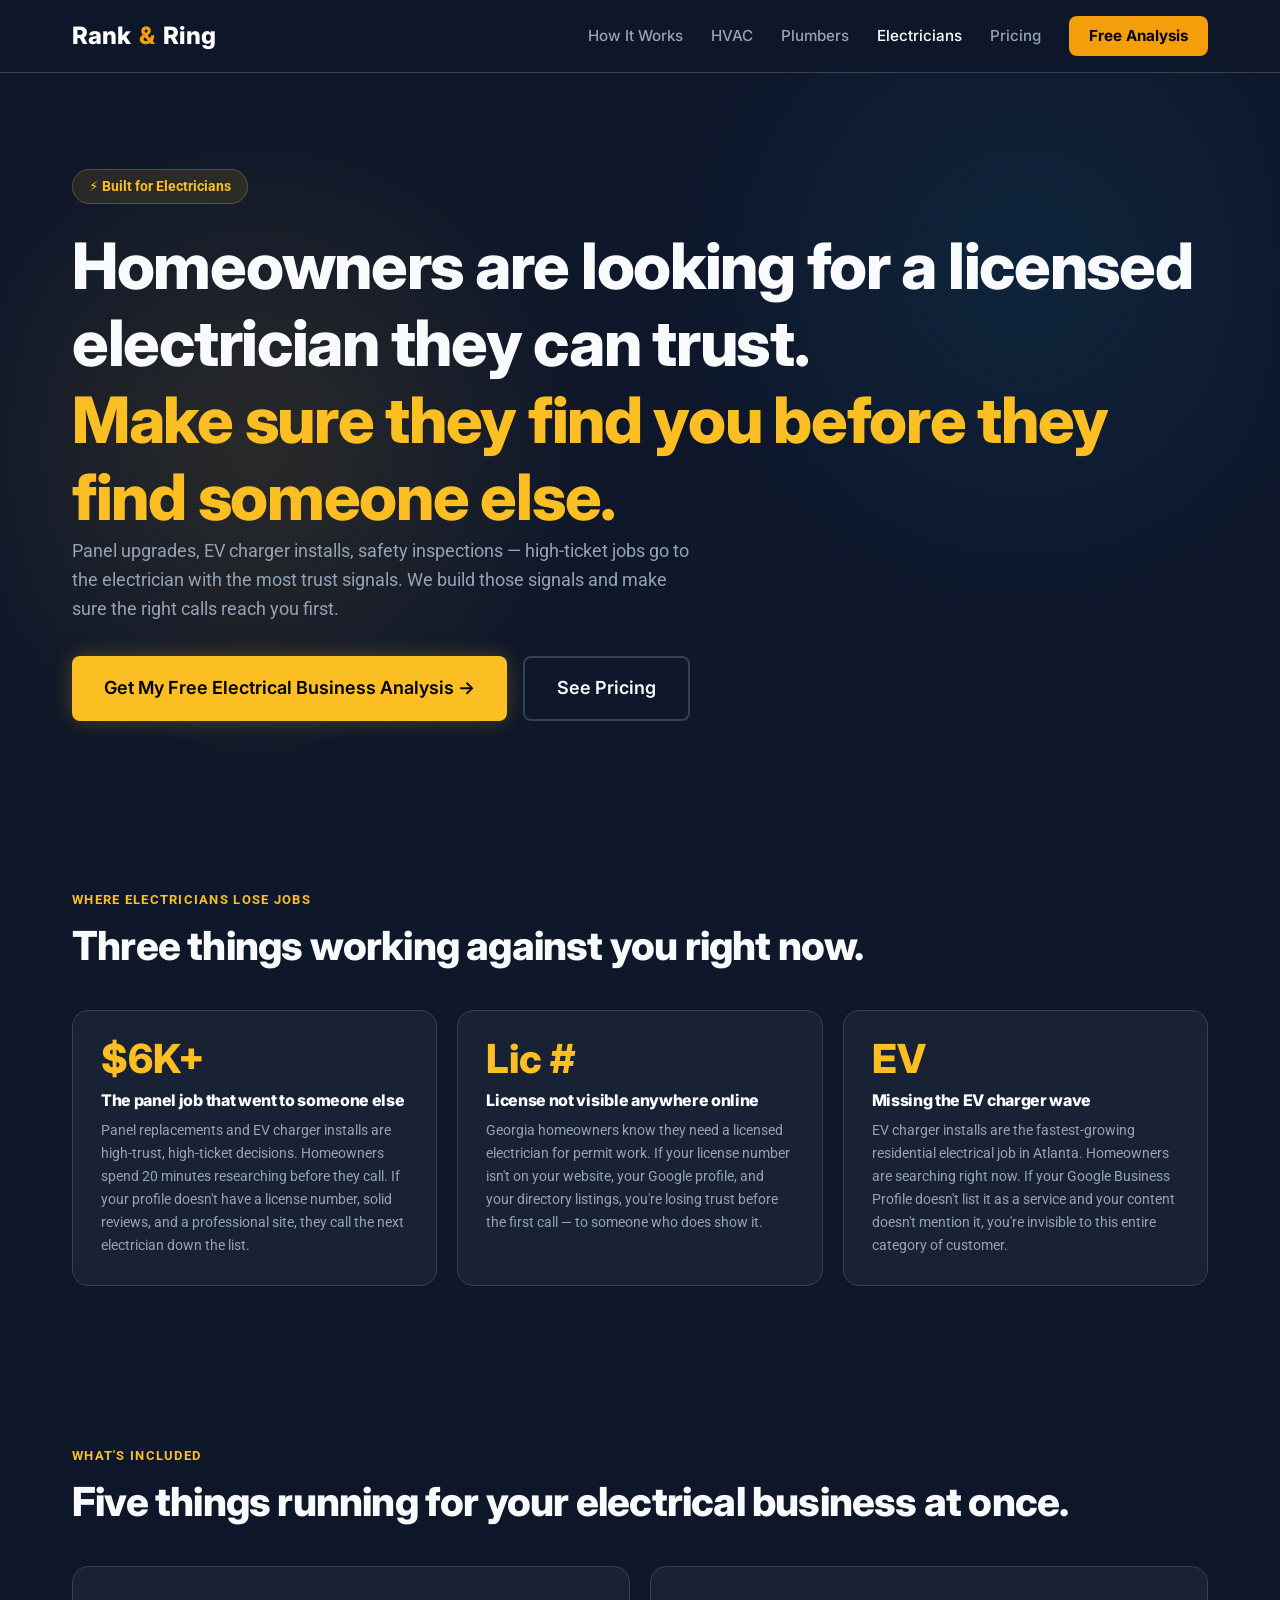
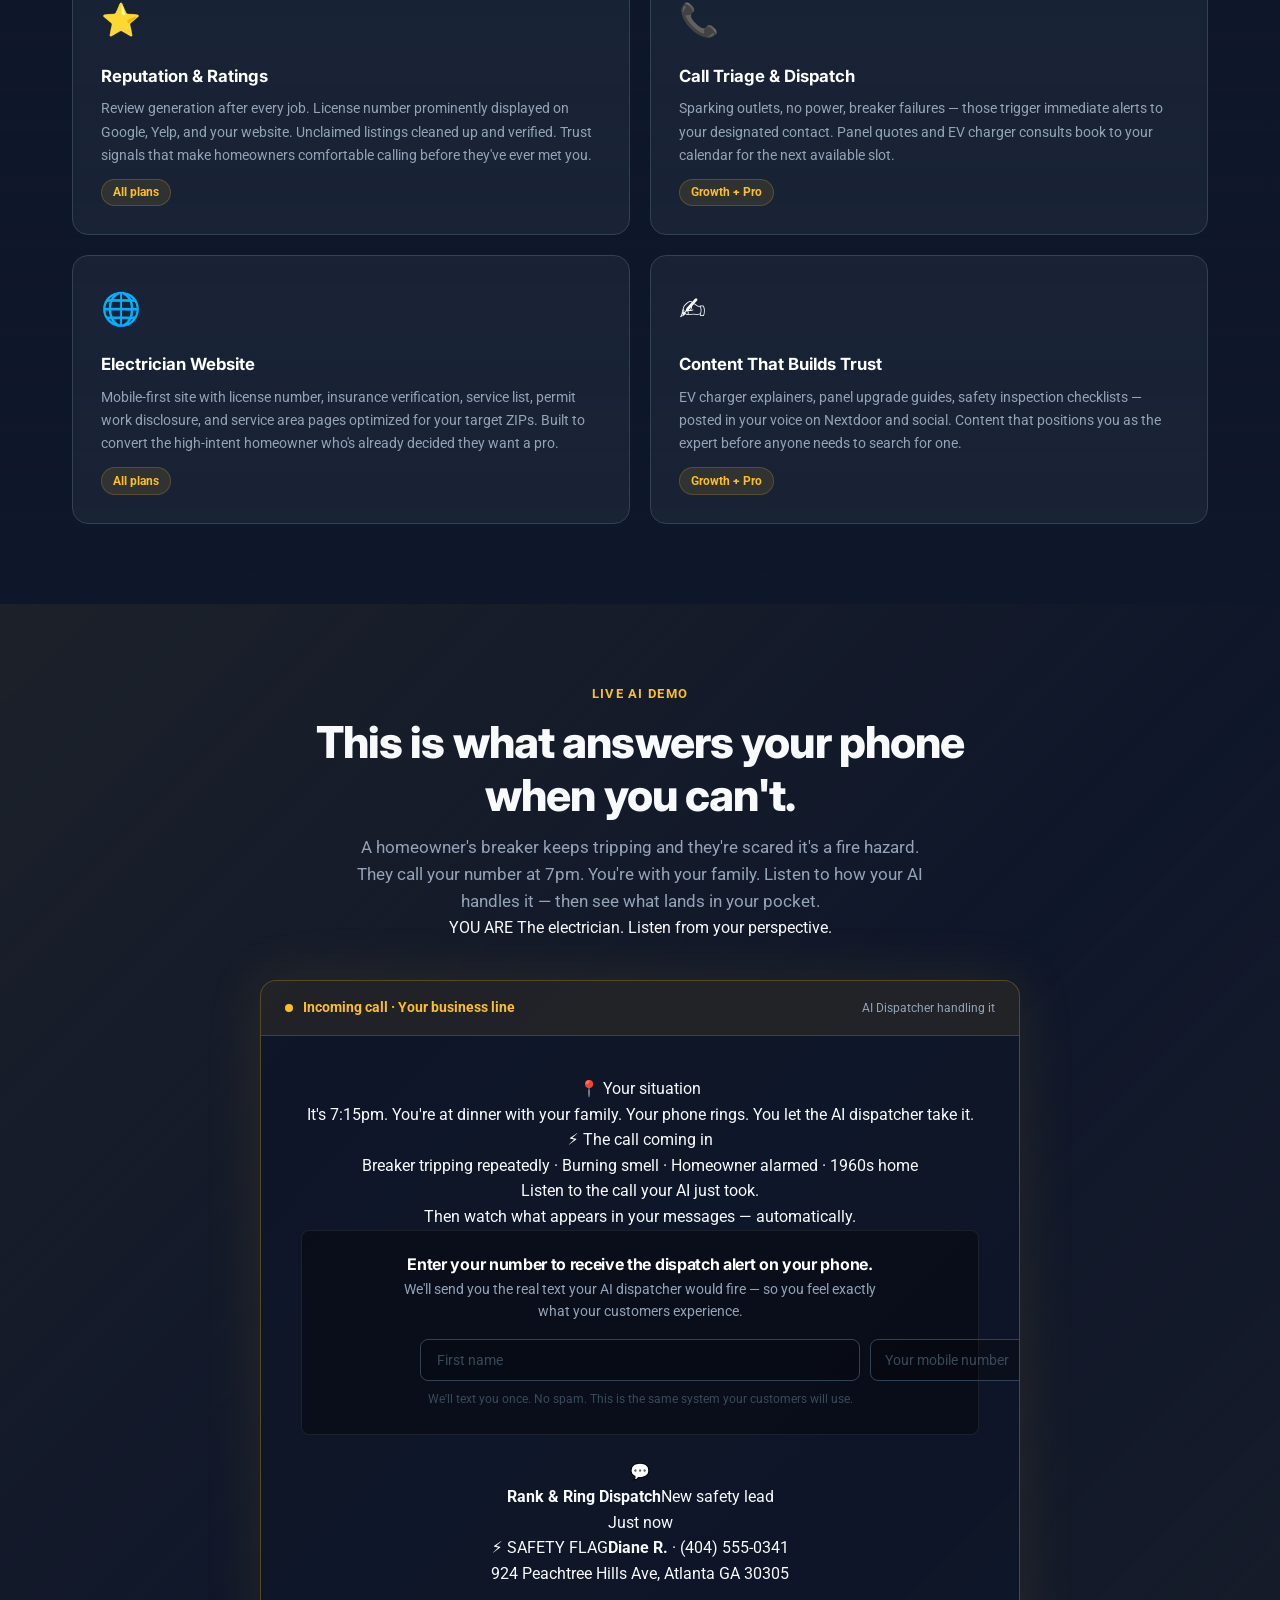
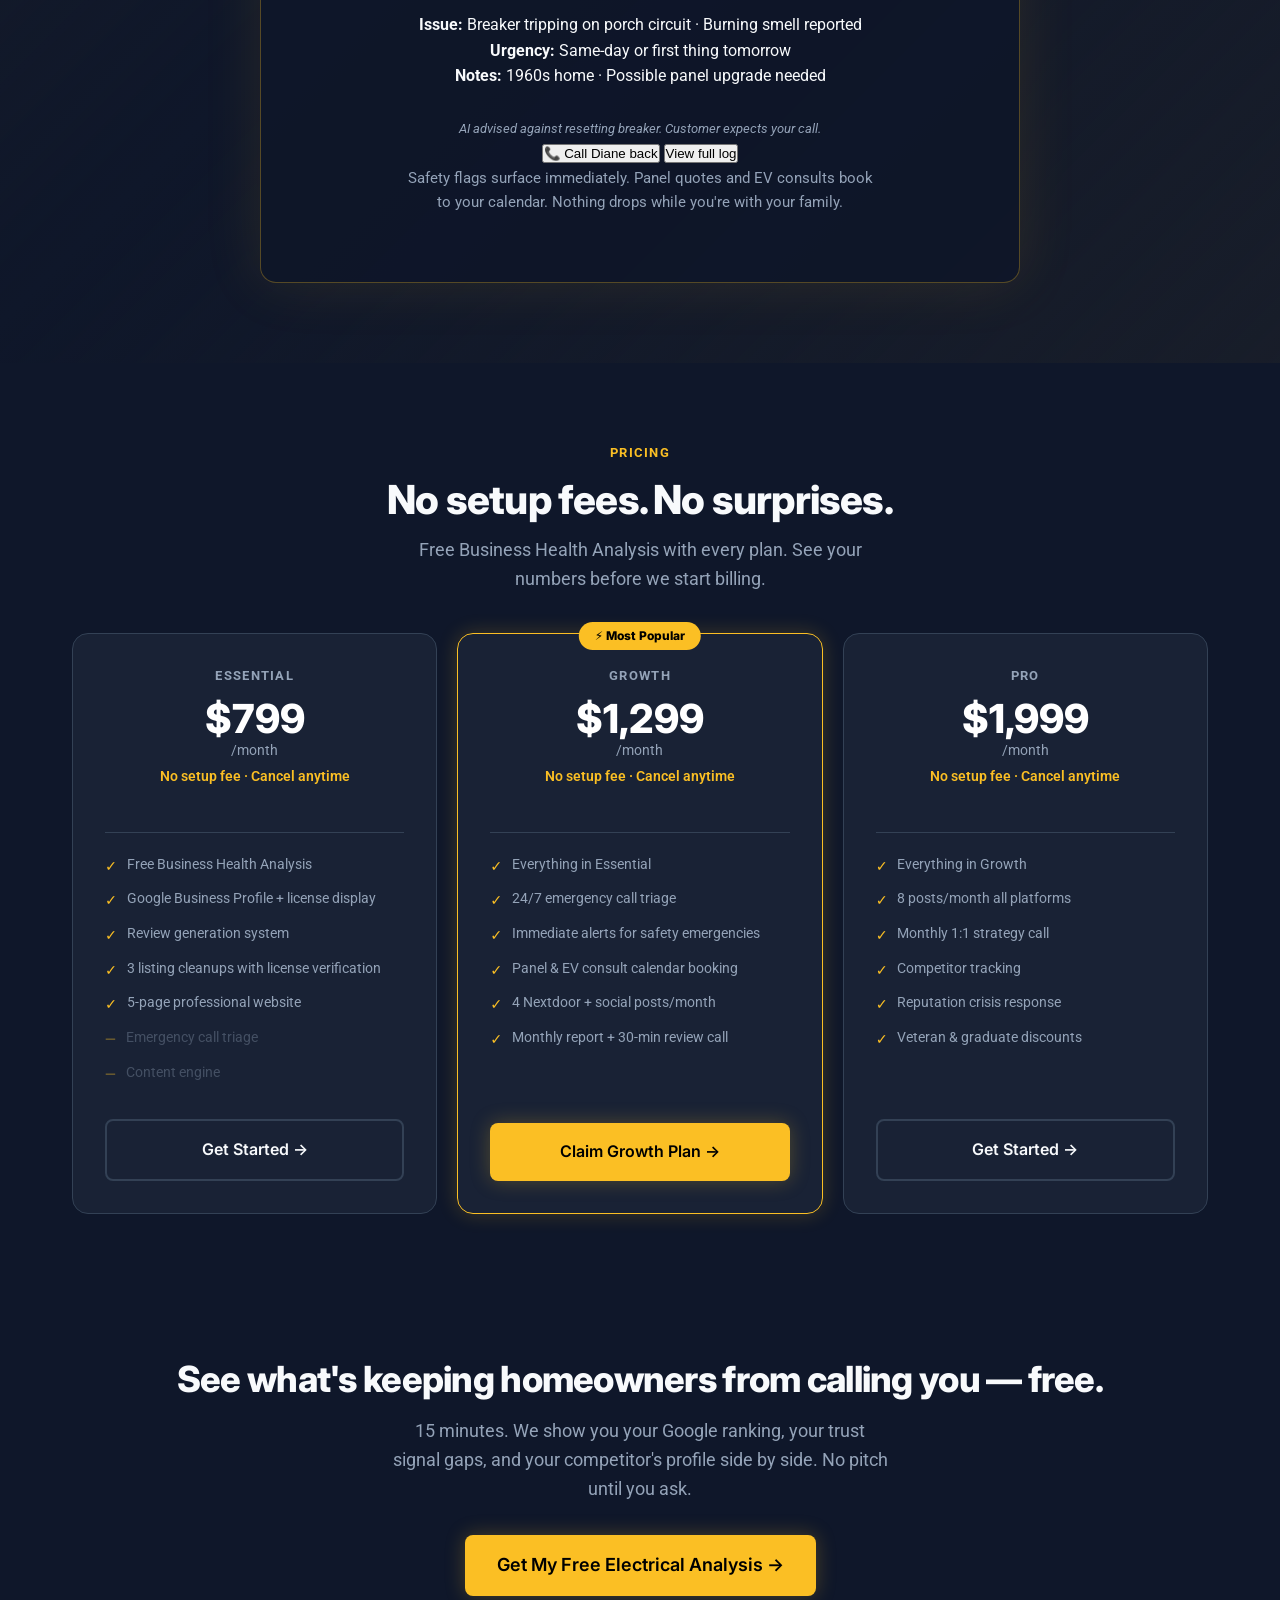
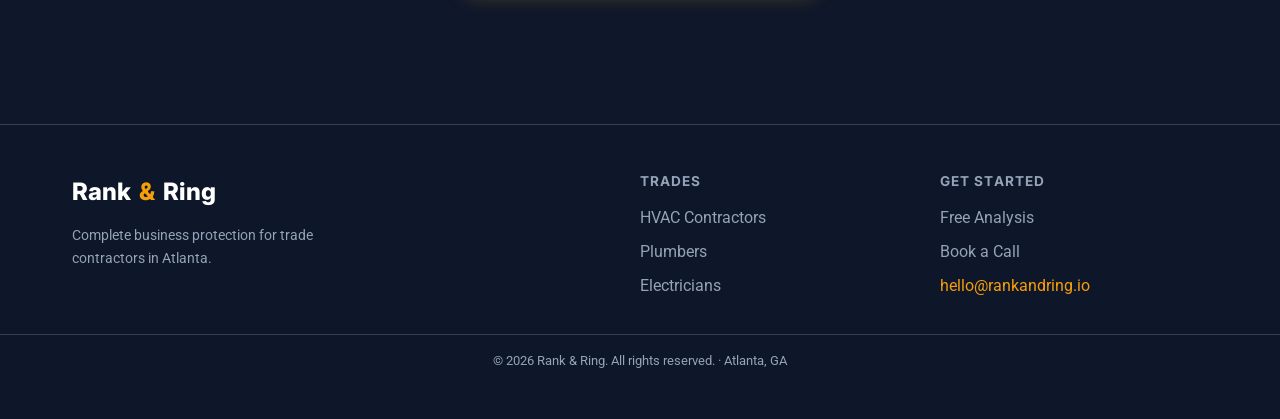
==== electricians.html @ 49d9b243 "Add pre-demo gate form + Zapier webhook for real SMS/email dispatch - Gate form (name + phone) now a" ====
<!DOCTYPE html>
<html lang="en">
<head>
  <meta charset="UTF-8"><meta name="viewport" content="width=device-width, initial-scale=1.0">
  <title>Electricians | Rank & Ring | Atlanta Reputation & Lead System</title>
  <meta name="description" content="Rank & Ring helps Atlanta electricians get more Google reviews, win high-ticket panel and EV charger jobs, and build the trust signals homeowners need before they call.">
  <link href="https://fonts.googleapis.com/css2?family=Inter:wght@400;600;800&family=Roboto:wght@400;500;700&display=swap" rel="stylesheet">
  <link rel="stylesheet" href="styles.css">
  <style>
    .navbar{position:fixed;background:rgba(15,23,42,.92);backdrop-filter:blur(12px);border-bottom:1px solid var(--color-border);padding:1rem 0;top:0;left:0;right:0;z-index:100}
    .nav-links{display:flex;gap:1.75rem;align-items:center}
    .nav-links a{color:var(--color-text-muted);text-decoration:none;font-size:.95rem;font-weight:500;font-family:var(--font-heading);transition:var(--transition)}
    .nav-links a:hover{color:white}
    .nav-cta{background:var(--color-accent)!important;color:#000!important;padding:.5rem 1.25rem;border-radius:var(--radius);font-weight:700!important}
    @media(max-width:768px){.nav-links{display:none}}
    .text-elec{color:#fbbf24}
    .hero{min-height:90vh;display:flex;align-items:center;padding-top:80px}
    .hero-eyebrow{display:inline-flex;align-items:center;gap:.5rem;background:rgba(251,191,36,.1);border:1px solid rgba(251,191,36,.25);color:#fbbf24;border-radius:999px;padding:.35rem 1rem;font-size:.85rem;font-weight:700;margin-bottom:1.5rem}
    .section-tag{font-size:.8rem;font-weight:700;text-transform:uppercase;letter-spacing:.1em;color:#fbbf24;margin-bottom:.75rem}
    .section-title{font-size:clamp(1.75rem,3.5vw,2.5rem);margin-bottom:.75rem}
    .pain-grid{display:grid;grid-template-columns:repeat(3,1fr);gap:1.25rem;margin-top:2.5rem}
    .pain-card{background:var(--color-card-bg);border:1px solid var(--color-border);border-radius:var(--radius-lg);padding:1.75rem}
    .pain-number{font-size:2.5rem;font-weight:800;color:#fbbf24;font-family:var(--font-heading);line-height:1;margin-bottom:.75rem}
    .pain-card h3{font-size:1rem;margin-bottom:.5rem;color:white}
    .pain-card p{font-size:.9rem;color:var(--color-text-muted);margin:0}
    .pillars-grid{display:grid;grid-template-columns:repeat(2,1fr);gap:1.25rem;margin-top:2.5rem}
    .pillar-card{background:var(--color-card-bg);border:1px solid var(--color-border);border-radius:var(--radius-lg);padding:1.75rem;transition:var(--transition)}
    .pillar-card:hover{border-color:rgba(251,191,36,.35);transform:translateY(-4px)}
    .pillar-icon{font-size:2rem;margin-bottom:1rem}
    .pillar-name{font-size:1.05rem;font-weight:700;color:white;margin-bottom:.5rem;font-family:var(--font-heading)}
    .pillar-desc{font-size:.9rem;color:var(--color-text-muted);margin:0;line-height:1.6}
    .pillar-badge{display:inline-block;font-size:.75rem;font-weight:700;background:rgba(251,191,36,.1);color:#fbbf24;border:1px solid rgba(251,191,36,.2);border-radius:999px;padding:.2rem .7rem;margin-top:.75rem}
    .pricing-grid{display:grid;grid-template-columns:repeat(3,1fr);gap:1.25rem;margin-top:2.5rem}
    .demo-section{padding:5rem 0;background:linear-gradient(135deg,rgba(251,191,36,.06),rgba(15,23,42,1),rgba(251,191,36,.04))}
    .demo-phone{background:rgba(15,23,42,.9);border:1px solid rgba(251,191,36,.3);border-radius:var(--radius-lg);max-width:760px;margin:2.5rem auto 0;overflow:hidden;box-shadow:0 0 60px rgba(251,191,36,.1)}
    .demo-phone-bar{background:rgba(251,191,36,.08);border-bottom:1px solid rgba(251,191,36,.2);padding:1rem 1.5rem;display:flex;align-items:center;justify-content:space-between}
    .demo-calling{display:flex;align-items:center;gap:.6rem;font-size:.85rem;font-weight:700;color:#fbbf24}
    .demo-calling-dot{width:8px;height:8px;border-radius:50%;background:#fbbf24;animation:pulse-dot 1.2s infinite}
    @keyframes pulse-dot{0%,100%{opacity:1;transform:scale(1)}50%{opacity:.4;transform:scale(.8)}}
    .demo-body{padding:2.5rem;text-align:center}
    .demo-scenario{background:rgba(0,0,0,.3);border-left:3px solid #fbbf24;border-radius:0 var(--radius) var(--radius) 0;padding:1rem 1.25rem;text-align:left;margin-bottom:2rem;font-size:.95rem;color:var(--color-text-muted);line-height:1.6;font-style:italic}
    .demo-scenario strong{color:white;font-style:normal}
    .demo-body h3{font-size:1.3rem;color:white;margin-bottom:.5rem}
    .demo-body p{font-size:.95rem;color:var(--color-text-muted);max-width:480px;margin:0 auto 1.75rem}
    .demo-widget-wrap{display:flex;justify-content:center;align-items:center;min-height:80px}
    .demo-result{display:flex;align-items:center;gap:.75rem;background:rgba(74,222,128,.08);border:1px solid rgba(74,222,128,.2);border-radius:var(--radius);padding:1rem 1.25rem;margin-top:1.75rem;font-size:.875rem;color:#4ade80;text-align:left}
    .demo-result-icon{font-size:1.25rem;flex-shrink:0}
    .demo-steps{display:flex;justify-content:center;gap:2rem;margin-top:1.5rem;flex-wrap:wrap}
    .demo-step{text-align:center;font-size:.8rem;color:var(--color-text-muted)}
    .demo-step-num{width:28px;height:28px;border-radius:50%;background:rgba(251,191,36,.15);border:1px solid rgba(251,191,36,.3);color:#fbbf24;font-weight:800;font-family:var(--font-heading);display:flex;align-items:center;justify-content:center;margin:0 auto .5rem;font-size:.8rem}
    .price-card{background:var(--color-card-bg);border:1px solid var(--color-border);border-radius:var(--radius-lg);padding:2rem;display:flex;flex-direction:column;position:relative}
    .price-card.featured{border-color:#fbbf24;box-shadow:0 0 20px rgba(251,191,36,.2)}
    .featured-badge{position:absolute;top:-12px;left:50%;transform:translateX(-50%);background:#fbbf24;color:#000;font-size:.75rem;font-weight:800;padding:.25rem 1rem;border-radius:999px;white-space:nowrap;font-family:var(--font-heading)}
    .price-name{font-size:.8rem;font-weight:700;text-transform:uppercase;letter-spacing:.1em;color:var(--color-text-muted);margin-bottom:.75rem}
    .price-amount{font-size:2.5rem;font-weight:800;font-family:var(--font-heading);color:white;line-height:1}
    .price-period{font-size:.9rem;color:var(--color-text-muted);margin-bottom:.25rem}
    .price-note{font-size:.85rem;color:#fbbf24;font-weight:600;margin-bottom:1.5rem}
    .price-divider{border:none;border-top:1px solid var(--color-border);margin:1.25rem 0}
    .price-feature{display:flex;align-items:flex-start;gap:.6rem;font-size:.9rem;color:var(--color-text-muted);margin-bottom:.6rem}
    .price-feature .chk{color:#fbbf24;flex-shrink:0;margin-top:2px;font-weight:700}
    .price-feature.off{opacity:.35}
    .price-cta{margin-top:auto;padding-top:1.5rem}
    .btn-elec{background:#fbbf24;color:#000;box-shadow:0 0 20px rgba(251,191,36,.25)}
    .btn-elec:hover{background:#f59e0b}
    @media(max-width:768px){.pain-grid,.pillars-grid,.pricing-grid{grid-template-columns:1fr}}
    footer{border-top:1px solid var(--color-border);padding:3rem 0;margin-top:4rem;background:rgba(15,23,42,.5)}
    .footer-bottom{text-align:center;font-size:.8rem;color:var(--color-text-muted);margin-top:2rem;padding-top:1rem;border-top:1px solid var(--color-border)}
  
    /* Demo gate form */
    .demo-gate{background:rgba(0,0,0,.35);border:1px solid rgba(255,255,255,.08);border-radius:var(--radius);padding:1.5rem;margin-bottom:1.5rem}
    .demo-gate h4{font-size:1rem;font-weight:700;color:white;margin-bottom:.35rem;font-family:var(--font-heading)}
    .demo-gate p{font-size:.85rem;color:var(--color-text-muted);margin-bottom:1rem}
    .gate-row{display:flex;gap:.6rem;max-width:440px;margin:0 auto}
    .gate-name{width:130px;flex-shrink:0;padding:.7rem .9rem;background:rgba(0,0,0,.3);border:1px solid var(--color-border);border-radius:var(--radius);color:white;font-size:.875rem;font-family:var(--font-body)}
    .gate-phone{flex:1;padding:.7rem .9rem;background:rgba(0,0,0,.3);border:1px solid var(--color-border);border-radius:var(--radius);color:white;font-size:.875rem;font-family:var(--font-body)}
    .gate-name:focus,.gate-phone:focus{outline:none;border-color:#fbbf24}
    .gate-name::placeholder,.gate-phone::placeholder{color:#3a4a5a}
    .gate-submit{padding:.7rem 1.1rem;border:none;border-radius:var(--radius);font-weight:700;font-size:.875rem;cursor:pointer;background:#fbbf24;color:#000;white-space:nowrap;transition:var(--transition);flex-shrink:0}
    .gate-submit:hover{opacity:.88}
    .gate-note{font-size:.75rem;color:#3a4a5a;margin-top:.6rem;text-align:center}
    .gate-success{font-size:.85rem;color:#4ade80;margin-top:.75rem;display:none;text-align:center}
    .demo-widget-wrap{display:none!important;justify-content:center;align-items:center;min-height:80px;margin-bottom:1.75rem}
    .demo-widget-wrap.unlocked{display:flex!important}
  </style>
</head>
<body>
<div class="bg-pattern" style="background:radial-gradient(circle at 20% 50%,rgba(251,191,36,.12),transparent 30%),radial-gradient(circle at 80% 30%,rgba(14,165,233,.1),transparent 30%)"></div>
<nav class="navbar">
  <div class="container nav-container">
    <a href="index.html" class="logo">Rank<span>&</span>Ring</a>
    <div class="nav-links">
      <a href="how-it-works.html">How It Works</a><a href="hvac.html">HVAC</a><a href="plumbers.html">Plumbers</a><a href="electricians.html" style="color:white">Electricians</a><a href="index.html#pricing">Pricing</a><a href="analysis.html" class="nav-cta">Free Analysis</a>
    </div>
  </div>
</nav>

<section class="hero">
  <div class="container">
    <div class="hero-eyebrow">⚡ Built for Electricians</div>
    <h1>Homeowners are looking for a licensed electrician they can trust.<br><span class="text-elec">Make sure they find you before they find someone else.</span></h1>
    <p style="font-size:1.15rem;color:var(--color-text-muted);max-width:620px;margin-bottom:2rem">Panel upgrades, EV charger installs, safety inspections — high-ticket jobs go to the electrician with the most trust signals. We build those signals and make sure the right calls reach you first.</p>
    <div style="display:flex;gap:1rem;flex-wrap:wrap">
      <a href="analysis.html" class="btn btn-elec">Get My Free Electrical Business Analysis →</a>
      <a href="index.html#pricing" class="btn btn-secondary">See Pricing</a>
    </div>
  </div>
</section>

<section style="padding:5rem 0">
  <div class="container">
    <div class="section-tag">Where Electricians Lose Jobs</div>
    <h2 class="section-title">Three things working against you right now.</h2>
    <div class="pain-grid">
      <div class="pain-card"><div class="pain-number">$6K+</div><h3>The panel job that went to someone else</h3><p>Panel replacements and EV charger installs are high-trust, high-ticket decisions. Homeowners spend 20 minutes researching before they call. If your profile doesn't have a license number, solid reviews, and a professional site, they call the next electrician down the list.</p></div>
      <div class="pain-card"><div class="pain-number">Lic #</div><h3>License not visible anywhere online</h3><p>Georgia homeowners know they need a licensed electrician for permit work. If your license number isn't on your website, your Google profile, and your directory listings, you're losing trust before the first call — to someone who does show it.</p></div>
      <div class="pain-card"><div class="pain-number">EV</div><h3>Missing the EV charger wave</h3><p>EV charger installs are the fastest-growing residential electrical job in Atlanta. Homeowners are searching right now. If your Google Business Profile doesn't list it as a service and your content doesn't mention it, you're invisible to this entire category of customer.</p></div>
    </div>
  </div>
</section>

<section style="padding:5rem 0;background:linear-gradient(to bottom,transparent,rgba(15,23,42,.6),transparent)">
  <div class="container">
    <div class="section-tag">What's Included</div>
    <h2 class="section-title">Five things running for your electrical business at once.</h2>
    <div class="pillars-grid">
      <div class="pillar-card"><div class="pillar-icon">⭐</div><div class="pillar-name">Reputation & Ratings</div><p class="pillar-desc">Review generation after every job. License number prominently displayed on Google, Yelp, and your website. Unclaimed listings cleaned up and verified. Trust signals that make homeowners comfortable calling before they've ever met you.</p><div class="pillar-badge">All plans</div></div>
      <div class="pillar-card"><div class="pillar-icon">📞</div><div class="pillar-name">Call Triage & Dispatch</div><p class="pillar-desc">Sparking outlets, no power, breaker failures — those trigger immediate alerts to your designated contact. Panel quotes and EV charger consults book to your calendar for the next available slot.</p><div class="pillar-badge">Growth + Pro</div></div>
      <div class="pillar-card"><div class="pillar-icon">🌐</div><div class="pillar-name">Electrician Website</div><p class="pillar-desc">Mobile-first site with license number, insurance verification, service list, permit work disclosure, and service area pages optimized for your target ZIPs. Built to convert the high-intent homeowner who's already decided they want a pro.</p><div class="pillar-badge">All plans</div></div>
      <div class="pillar-card"><div class="pillar-icon">✍️</div><div class="pillar-name">Content That Builds Trust</div><p class="pillar-desc">EV charger explainers, panel upgrade guides, safety inspection checklists — posted in your voice on Nextdoor and social. Content that positions you as the expert before anyone needs to search for one.</p><div class="pillar-badge">Growth + Pro</div></div>
    </div>
  </div>
</section>

<section class="demo-section">
  <div class="container text-center">
    <div class="section-tag">Live AI Demo</div>
    <h2 class="section-title" style="font-size:clamp(1.9rem,4vw,2.75rem)">This is what answers your phone<br>when you can't.</h2>
    <p style="color:var(--color-text-muted);max-width:580px;margin:0 auto;font-size:1.05rem">A homeowner's breaker keeps tripping and they're scared it's a fire hazard. They call your number at 7pm. You're with your family. Listen to how your AI handles it — then see what lands in your pocket.</p>
    <div class="demo-outer">
      <div class="demo-pov-badge"><span>YOU ARE</span> The electrician. Listen from your perspective.</div>
      <div class="demo-phone">
        <div class="demo-phone-bar">
          <div class="demo-calling"><div class="demo-calling-dot"></div>Incoming call · Your business line</div>
          <div style="font-size:.78rem;color:var(--color-text-muted)">AI Dispatcher handling it</div>
        </div>
        <div class="demo-body">
          <div class="demo-context">
            <div class="demo-ctx-card">
              <div class="demo-ctx-label">📍 Your situation</div>
              <div class="demo-ctx-val">It's 7:15pm. You're at dinner with your family. Your phone rings. You let the AI dispatcher take it.</div>
            </div>
            <div class="demo-ctx-card">
              <div class="demo-ctx-label">⚡ The call coming in</div>
              <div class="demo-ctx-val urgent">Breaker tripping repeatedly · Burning smell · Homeowner alarmed · 1960s home</div>
            </div>
          </div>
          <div class="demo-instruction">Listen to the call your AI just took.</div>
          <div class="demo-instruction-sub">Then watch what appears in your messages — automatically.</div>
          <div class="demo-gate" id="elec-gate">
            <h4>Enter your number to receive the dispatch alert on your phone.</h4>
            <p>We'll send you the real text your AI dispatcher would fire — so you feel exactly what your customers experience.</p>
            <div class="gate-row">
              <input class="gate-name" type="text" placeholder="First name" id="elec-name" maxlength="40">
              <input class="gate-phone" type="tel" placeholder="Your mobile number" id="elec-phone" maxlength="20">
              <button class="gate-submit" onclick="unlockDemo_elec()">Start demo →</button>
            </div>
            <div class="gate-note">We'll text you once. No spam. This is the same system your customers will use.</div>
            <div class="gate-success" id="elec-success">✓ Sending now — check your phone in 30 seconds.</div>
          </div>
          <div class="demo-widget-wrap" id="elec-wrap">
            <elevenlabs-convai agent-id="agent_6601krryfm1cezmt13p825r97870" dynamic-variables='{"trade": "electrical", "services": "panel upgrades and replacements, circuit breaker repair, EV charger installation, outlet and switch repair, whole-home rewiring, safety inspections, permit work, generator hookup, outdoor and landscape lighting, and arc fault and GFCI protection", "emergency_triggers": "burning smell from any outlet switch or panel, sparking from any electrical component, breaker that trips immediately after being reset, warm or hot outlet or switch plate, flickering lights throughout the entire home, partial power loss with no obvious cause, any electrical issue in a home built before 1972", "safety_instruction": "Do not attempt to reset that breaker again. If the burning smell intensifies or you see any discoloration or smoke near outlets or the panel, turn off your main breaker immediately and call 911. Electrical fires can develop inside walls without visible flame.", "non_emergency": "EV charger installation quote, panel upgrade estimate, adding new outlets or circuits, outdoor lighting, safety inspection, generator transfer switch, ceiling fan installation, smart home wiring", "extra_intake": "The age of the home, whether the issue is ongoing or intermittent, and whether they have already attempted to reset the breaker and what happened", "tone": "Calm and authoritative. Electrical callers are often frightened about fire risk. Never minimize their concern. Acknowledge it directly, take control of the conversation with clear instructions, and commit firmly to a callback time.", "emergency_closing": "Do not reset that breaker. If you notice smoke or the smell gets stronger, evacuate and call 911 immediately - do not wait for the technician."}'></elevenlabs-convai>
          </div>
          <div class="sms-alert" id="elec-sms">
            <div class="sms-top">
              <div class="sms-app-icon">💬</div>
              <div class="sms-from"><strong>Rank &amp; Ring Dispatch</strong>New safety lead</div>
              <div class="sms-time">Just now</div>
            </div>
            <div class="sms-bubble">
              <span class="sms-tag">⚡ SAFETY FLAG</span><strong>Diane R.</strong> · (404) 555-0341<br>
              924 Peachtree Hills Ave, Atlanta GA 30305<br><br>
              <strong>Issue:</strong> Breaker tripping on porch circuit · Burning smell reported<br>
              <strong>Urgency:</strong> Same-day or first thing tomorrow<br>
              <strong>Notes:</strong> 1960s home · Possible panel upgrade needed<br><br>
              <em style="color:var(--color-text-muted);font-size:.8rem">AI advised against resetting breaker. Customer expects your call.</em>
            </div>
            <div class="sms-cta-row">
              <button class="sms-btn call">📞 Call Diane back</button>
              <button class="sms-btn dismiss">View full log</button>
            </div>
          </div>
          <p class="demo-trigger-hint">Safety flags surface immediately. Panel quotes and EV consults book to your calendar. Nothing drops while you're with your family.</p>
        </div>
      </div>
    </div>
  </div>
</section>
<script src="https://elevenlabs.io/convai-widget/index.js" async type="text/javascript"></script>
<script>
  // REPLACE THIS URL with your Zapier or Make webhook URL
  var WEBHOOK_URL_ELEC = 'https://hooks.zapier.com/hooks/catch/YOUR_ZAPIER_HOOK_ID/';

  function unlockDemo_elec() {
    var name = document.getElementById('elec-name').value.trim();
    var phone = document.getElementById('elec-phone').value.trim();

    if (!name || !phone) {
      document.getElementById('elec-phone').style.borderColor = '#f87171';
      document.getElementById('elec-phone').placeholder = 'Required — enter your mobile number';
      return;
    }

    // Show success state on gate
    document.getElementById('elec-success').style.display = 'block';

    // Unlock the widget
    document.getElementById('elec-wrap').classList.add('unlocked');

    // Scroll widget into view smoothly
    setTimeout(function() {
      document.getElementById('elec-wrap').scrollIntoView({behavior:'smooth', block:'center'});
    }, 300);

    // Fire webhook — sends real SMS + email to prospect
    fetch(WEBHOOK_URL_ELEC, {
      method: 'POST',
      headers: {'Content-Type': 'application/json'},
      body: JSON.stringify({
        name: name,
        phone: phone,
        trade: 'Electrical',
        trade_label: 'Electrical safety flag (breaker tripping, burning smell)',
        source_page: window.location.href,
        timestamp: new Date().toISOString(),
        sms_message: 'Hey ' + name + ' — here is what just landed in your contractor pocket. Electrical safety flag (breaker tripping, burning smell). Customer expects callback within 30 min. This is a demo — but this is exactly what YOUR customers experience when they call and you cannot answer. Ken West, Rank & Ring (404) 555-0123',
        email_subject: 'What your AI dispatcher just captured — Rank & Ring Demo',
        email_body: 'Hi ' + name + ', You just experienced the Rank & Ring AI dispatcher demo. Here is what was captured: Trade: Electrical | Issue: Electrical safety flag (breaker tripping, burning smell) | Your number: ' + phone + '. This is exactly what lands in your contractors pocket after every call — name, number, address, issue, urgency. Ready to set this up for your business? Book a free 15-minute analysis at rankandring.io/book. — Ken West, Rank & Ring'
      })
    }).catch(function() {
      // Silent fail — demo still works even if webhook fails
      console.log('Webhook unavailable — demo continues');
    });

    // Show animated SMS card after 8 seconds
    setTimeout(function() {
      var sms = document.getElementById('elec-sms');
      if (sms) sms.classList.add('visible');
    }, 8000);
  }

  // Allow Enter key on phone field
  document.addEventListener('DOMContentLoaded', function() {
    var phoneInput = document.getElementById('elec-phone');
    if (phoneInput) {
      phoneInput.addEventListener('keydown', function(e) {
        if (e.key === 'Enter') unlockDemo_elec();
      });
    }
  });
</script>

<section style="padding:5rem 0" id="pricing">
  <div class="container text-center">
    <div class="section-tag">Pricing</div>
    <h2 class="section-title">No setup fees. No surprises.</h2>
    <p style="color:var(--color-text-muted);max-width:480px;margin:0 auto">Free Business Health Analysis with every plan. See your numbers before we start billing.</p>
    <div class="pricing-grid">
      <div class="price-card">
        <div class="price-name">Essential</div><div class="price-amount">$799</div><div class="price-period">/month</div><div class="price-note">No setup fee · Cancel anytime</div>
        <hr class="price-divider">
        <div class="price-feature"><span class="chk">✓</span>Free Business Health Analysis</div>
        <div class="price-feature"><span class="chk">✓</span>Google Business Profile + license display</div>
        <div class="price-feature"><span class="chk">✓</span>Review generation system</div>
        <div class="price-feature"><span class="chk">✓</span>3 listing cleanups with license verification</div>
        <div class="price-feature"><span class="chk">✓</span>5-page professional website</div>
        <div class="price-feature off"><span class="chk">—</span>Emergency call triage</div>
        <div class="price-feature off"><span class="chk">—</span>Content engine</div>
        <div class="price-cta"><a href="analysis.html" class="btn btn-secondary" style="width:100%;font-size:1rem">Get Started →</a></div>
      </div>
      <div class="price-card featured">
        <div class="featured-badge">⚡ Most Popular</div>
        <div class="price-name">Growth</div><div class="price-amount">$1,299</div><div class="price-period">/month</div><div class="price-note">No setup fee · Cancel anytime</div>
        <hr class="price-divider">
        <div class="price-feature"><span class="chk">✓</span>Everything in Essential</div>
        <div class="price-feature"><span class="chk">✓</span>24/7 emergency call triage</div>
        <div class="price-feature"><span class="chk">✓</span>Immediate alerts for safety emergencies</div>
        <div class="price-feature"><span class="chk">✓</span>Panel &amp; EV consult calendar booking</div>
        <div class="price-feature"><span class="chk">✓</span>4 Nextdoor + social posts/month</div>
        <div class="price-feature"><span class="chk">✓</span>Monthly report + 30-min review call</div>
        <div class="price-cta"><a href="analysis.html" class="btn btn-elec" style="width:100%;font-size:1rem">Claim Growth Plan →</a></div>
      </div>
      <div class="price-card">
        <div class="price-name">Pro</div><div class="price-amount">$1,999</div><div class="price-period">/month</div><div class="price-note">No setup fee · Cancel anytime</div>
        <hr class="price-divider">
        <div class="price-feature"><span class="chk">✓</span>Everything in Growth</div>
        <div class="price-feature"><span class="chk">✓</span>8 posts/month all platforms</div>
        <div class="price-feature"><span class="chk">✓</span>Monthly 1:1 strategy call</div>
        <div class="price-feature"><span class="chk">✓</span>Competitor tracking</div>
        <div class="price-feature"><span class="chk">✓</span>Reputation crisis response</div>
        <div class="price-feature"><span class="chk">✓</span>Veteran &amp; graduate discounts</div>
        <div class="price-cta"><a href="analysis.html" class="btn btn-secondary" style="width:100%;font-size:1rem">Get Started →</a></div>
      </div>
    </div>
  </div>
</section>

<section style="padding:4rem 0">
  <div class="container text-center">
    <h2 style="font-size:clamp(1.75rem,3vw,2.25rem);margin-bottom:1rem">See what's keeping homeowners from calling you — free.</h2>
    <p style="color:var(--color-text-muted);max-width:500px;margin:0 auto 2rem">15 minutes. We show you your Google ranking, your trust signal gaps, and your competitor's profile side by side. No pitch until you ask.</p>
    <a href="analysis.html" class="btn btn-elec">Get My Free Electrical Analysis →</a>
  </div>
</section>

<footer>
  <div class="container" style="display:grid;grid-template-columns:2fr 1fr 1fr;gap:2rem">
    <div><a href="index.html" class="logo">Rank<span>&</span>Ring</a><p style="font-size:.9rem;color:var(--color-text-muted);margin-top:.75rem;max-width:260px">Complete business protection for trade contractors in Atlanta.</p></div>
    <div><h4 style="font-size:.85rem;font-weight:700;text-transform:uppercase;letter-spacing:.08em;color:var(--color-text-muted);margin-bottom:1rem">Trades</h4><a href="hvac.html" style="display:block;color:var(--color-text-muted);text-decoration:none;margin-bottom:.5rem">HVAC Contractors</a><a href="plumbers.html" style="display:block;color:var(--color-text-muted);text-decoration:none;margin-bottom:.5rem">Plumbers</a><a href="electricians.html" style="display:block;color:var(--color-text-muted);text-decoration:none">Electricians</a></div>
    <div><h4 style="font-size:.85rem;font-weight:700;text-transform:uppercase;letter-spacing:.08em;color:var(--color-text-muted);margin-bottom:1rem">Get Started</h4><a href="analysis.html" style="display:block;color:var(--color-text-muted);text-decoration:none;margin-bottom:.5rem">Free Analysis</a><a href="book.html" style="display:block;color:var(--color-text-muted);text-decoration:none;margin-bottom:.5rem">Book a Call</a><a href="mailto:hello@rankandring.io" style="display:block;color:var(--color-accent);text-decoration:none">hello@rankandring.io</a></div>
  </div>
  <div class="footer-bottom">© 2026 Rank & Ring. All rights reserved. · Atlanta, GA</div>
</footer>
</body>
</html>
---- styles.css ----
:root {
    /* Dynamic, Trust-Building Colors */
    --color-bg-dark: #0f172a;
    /* Deep Slate */
    --color-bg-light: #f8fafc;
    /* Crisp White */
    --color-accent: #f59e0b;
    /* Safety Orange - High Urgency/Conversion */
    --color-accent-hover: #d97706;
    --color-blue: #0ea5e9;
    /* Trust Blue - For plumbing/electrical */
    --color-text-main: #f8fafc;
    --color-text-muted: #94a3b8;
    --color-card-bg: rgba(30, 41, 59, 0.7);
    --color-border: #334155;

    /* Typography */
    --font-heading: 'Inter', system-ui, sans-serif;
    --font-body: 'Roboto', system-ui, sans-serif;

    /* Layout */
    --max-width: 1200px;
    --spacing-sm: 0.5rem;
    --spacing-md: 1rem;
    --spacing-lg: 2rem;
    --spacing-xl: 4rem;

    /* Effects */
    --shadow-sm: 0 1px 2px 0 rgb(0 0 0 / 0.05);
    --shadow-glow: 0 0 20px rgba(245, 158, 11, 0.3);
    --shadow-glow-blue: 0 0 20px rgba(14, 165, 233, 0.3);
    --radius: 8px;
    --radius-lg: 16px;
    --transition: all 0.3s cubic-bezier(0.4, 0, 0.2, 1);
}

* {
    box-sizing: border-box;
    margin: 0;
    padding: 0;
}

body {
    font-family: var(--font-body);
    background-color: var(--color-bg-dark);
    color: var(--color-text-main);
    line-height: 1.6;
    -webkit-font-smoothing: antialiased;
    overflow-x: hidden;
}

/* Glassmorphism Background Pattern */
.bg-pattern {
    position: fixed;
    top: 0;
    left: 0;
    width: 100vw;
    height: 100vh;
    z-index: -1;
    background:
        radial-gradient(circle at 15% 50%, rgba(14, 165, 233, 0.15), transparent 25%),
        radial-gradient(circle at 85% 30%, rgba(245, 158, 11, 0.15), transparent 25%);
    filter: blur(40px);
}

.container {
    max-width: var(--max-width);
    margin: 0 auto;
    padding: 0 var(--spacing-lg);
}

h1,
h2,
h3,
h4 {
    font-family: var(--font-heading);
    line-height: 1.2;
    font-weight: 800;
    letter-spacing: -0.02em;
}

h1 {
    font-size: clamp(2.5rem, 5vw, 4rem);
}

h2 {
    font-size: clamp(2rem, 4vw, 3rem);
    margin-bottom: var(--spacing-lg);
}

h3 {
    font-size: clamp(1.5rem, 3vw, 2rem);
    margin-bottom: var(--spacing-md);
}

p {
    font-size: 1.125rem;
    color: var(--color-text-muted);
    margin-bottom: var(--spacing-lg);
}

/* Utilities */
.text-accent {
    color: var(--color-accent);
}

.text-blue {
    color: var(--color-blue);
}

.text-center {
    text-align: center;
}

.mb-lg {
    margin-bottom: var(--spacing-lg);
}

.mt-xl {
    margin-top: var(--spacing-xl);
}

/* Buttons */
.btn {
    display: inline-flex;
    align-items: center;
    justify-content: center;
    padding: 1rem 2rem;
    border-radius: var(--radius);
    font-family: var(--font-heading);
    font-weight: 600;
    font-size: 1.125rem;
    text-decoration: none;
    cursor: pointer;
    transition: var(--transition);
    border: none;
    gap: 0.5rem;
}

.btn-primary {
    background-color: var(--color-accent);
    color: #000;
    box-shadow: var(--shadow-glow);
}

.btn-primary:hover {
    background-color: var(--color-accent-hover);
    transform: translateY(-2px);
    box-shadow: 0 0 30px rgba(245, 158, 11, 0.5);
}

.btn-secondary {
    background: transparent;
    color: var(--color-text-main);
    border: 2px solid var(--color-border);
}

.btn-secondary:hover {
    border-color: var(--color-text-muted);
    background: rgba(255, 255, 255, 0.05);
}

/* Hero Section */
.hero {
    min-height: 90vh;
    display: flex;
    align-items: center;
    padding-top: 80px;
    /* Header space */
}

.hero-grid {
    display: grid;
    grid-template-columns: 1fr 1fr;
    gap: var(--spacing-xl);
    align-items: center;
}

.hero-content h1 {
    margin-bottom: var(--spacing-md);
}

.hero-badges {
    display: flex;
    gap: 1rem;
    margin-bottom: var(--spacing-lg);
    flex-wrap: wrap;
}

.badge {
    background: rgba(14, 165, 233, 0.1);
    color: var(--color-blue);
    padding: 0.25rem 0.75rem;
    border-radius: 999px;
    font-size: 0.875rem;
    font-weight: 600;
    border: 1px solid rgba(14, 165, 233, 0.2);
}

/* Glass Card */
.glass-card {
    background: var(--color-card-bg);
    backdrop-filter: blur(12px);
    -webkit-backdrop-filter: blur(12px);
    border: 1px solid var(--color-border);
    border-radius: var(--radius-lg);
    padding: var(--spacing-lg);
    box-shadow: 0 25px 50px -12px rgba(0, 0, 0, 0.5);
    transition: var(--transition);
}

.glass-card:hover {
    border-color: rgba(245, 158, 11, 0.3);
    transform: translateY(-5px);
}

/* ROI Calculator specific styles */
.calculator-section {
    padding: var(--spacing-xl) 0;
    background: linear-gradient(to bottom, transparent, rgba(15, 23, 42, 0.8), transparent);
}

.calc-grid {
    display: grid;
    grid-template-columns: 1fr 1fr;
    gap: var(--spacing-xl);
}

.input-group {
    margin-bottom: 1.5rem;
}

.input-group label {
    display: block;
    font-weight: 600;
    margin-bottom: 0.5rem;
    color: var(--color-text-main);
}

.range-slider {
    width: 100%;
    accent-color: var(--color-accent);
    margin-top: 0.5rem;
}

.value-display {
    font-family: var(--font-heading);
    font-size: 1.25rem;
    color: var(--color-accent);
    font-weight: 700;
    float: right;
}

.result-box {
    background: rgba(0, 0, 0, 0.3);
    border-radius: var(--radius);
    padding: 1.5rem;
    text-align: center;
    border: 1px dashed var(--color-border);
}

.result-value {
    font-family: var(--font-heading);
    font-size: 3rem;
    font-weight: 800;
    color: var(--color-accent);
    margin: 1rem 0;
    text-shadow: 0 0 20px rgba(245, 158, 11, 0.4);
}

/* Form Elements */
input[type="text"],
input[type="email"],
select {
    width: 100%;
    padding: 0.75rem 1rem;
    background: rgba(0, 0, 0, 0.2);
    border: 1px solid var(--color-border);
    border-radius: var(--radius);
    color: white;
    font-family: var(--font-body);
    transition: var(--transition);
}

input:focus,
select:focus {
    outline: none;
    border-color: var(--color-accent);
    box-shadow: 0 0 0 3px rgba(245, 158, 11, 0.1);
}

/* Navbar */
.navbar {
    position: absolute;
    top: 0;
    left: 0;
    right: 0;
    padding: 1.5rem 0;
    z-index: 100;
}

.nav-container {
    display: flex;
    justify-content: space-between;
    align-items: center;
}

.logo {
    font-family: var(--font-heading);
    font-size: 1.5rem;
    font-weight: 800;
    text-decoration: none;
    color: white;
    display: flex;
    align-items: center;
    gap: 0.5rem;
}

.logo span {
    color: var(--color-accent);
}

/* SMS Demo Widget */
.sms-demo {
    margin-top: var(--spacing-lg);
    padding: 1rem;
    background: rgba(14, 165, 233, 0.1);
    border: 1px solid rgba(14, 165, 233, 0.3);
    border-radius: var(--radius);
    display: flex;
    align-items: center;
    gap: 1rem;
}

.sms-icon {
    font-size: 2rem;
    animation: pulse 2s infinite;
}

/* Animations */
@keyframes pulse {
    0% {
        transform: scale(1);
    }

    50% {
        transform: scale(1.1);
    }

    100% {
        transform: scale(1);
    }
}

.fade-in-up {
    animation: fadeInUp 0.8s ease-out forwards;
    opacity: 0;
    transform: translateY(20px);
}

@keyframes fadeInUp {
    to {
        opacity: 1;
        transform: translateY(0);
    }
}

.delay-1 {
    animation-delay: 0.2s;
}

.delay-2 {
    animation-delay: 0.4s;
}

.delay-3 {
    animation-delay: 0.6s;
}

/* Responsive */
@media (max-width: 992px) {

    .hero-grid,
    .calc-grid {
        grid-template-columns: 1fr;
    }

    .hero {
        min-height: auto;
        padding: 120px 0 var(--spacing-xl) 0;
        text-align: center;
    }

    .hero-badges {
        justify-content: center;
    }

    .sms-demo {
        flex-direction: column;
        text-align: center;
    }
}
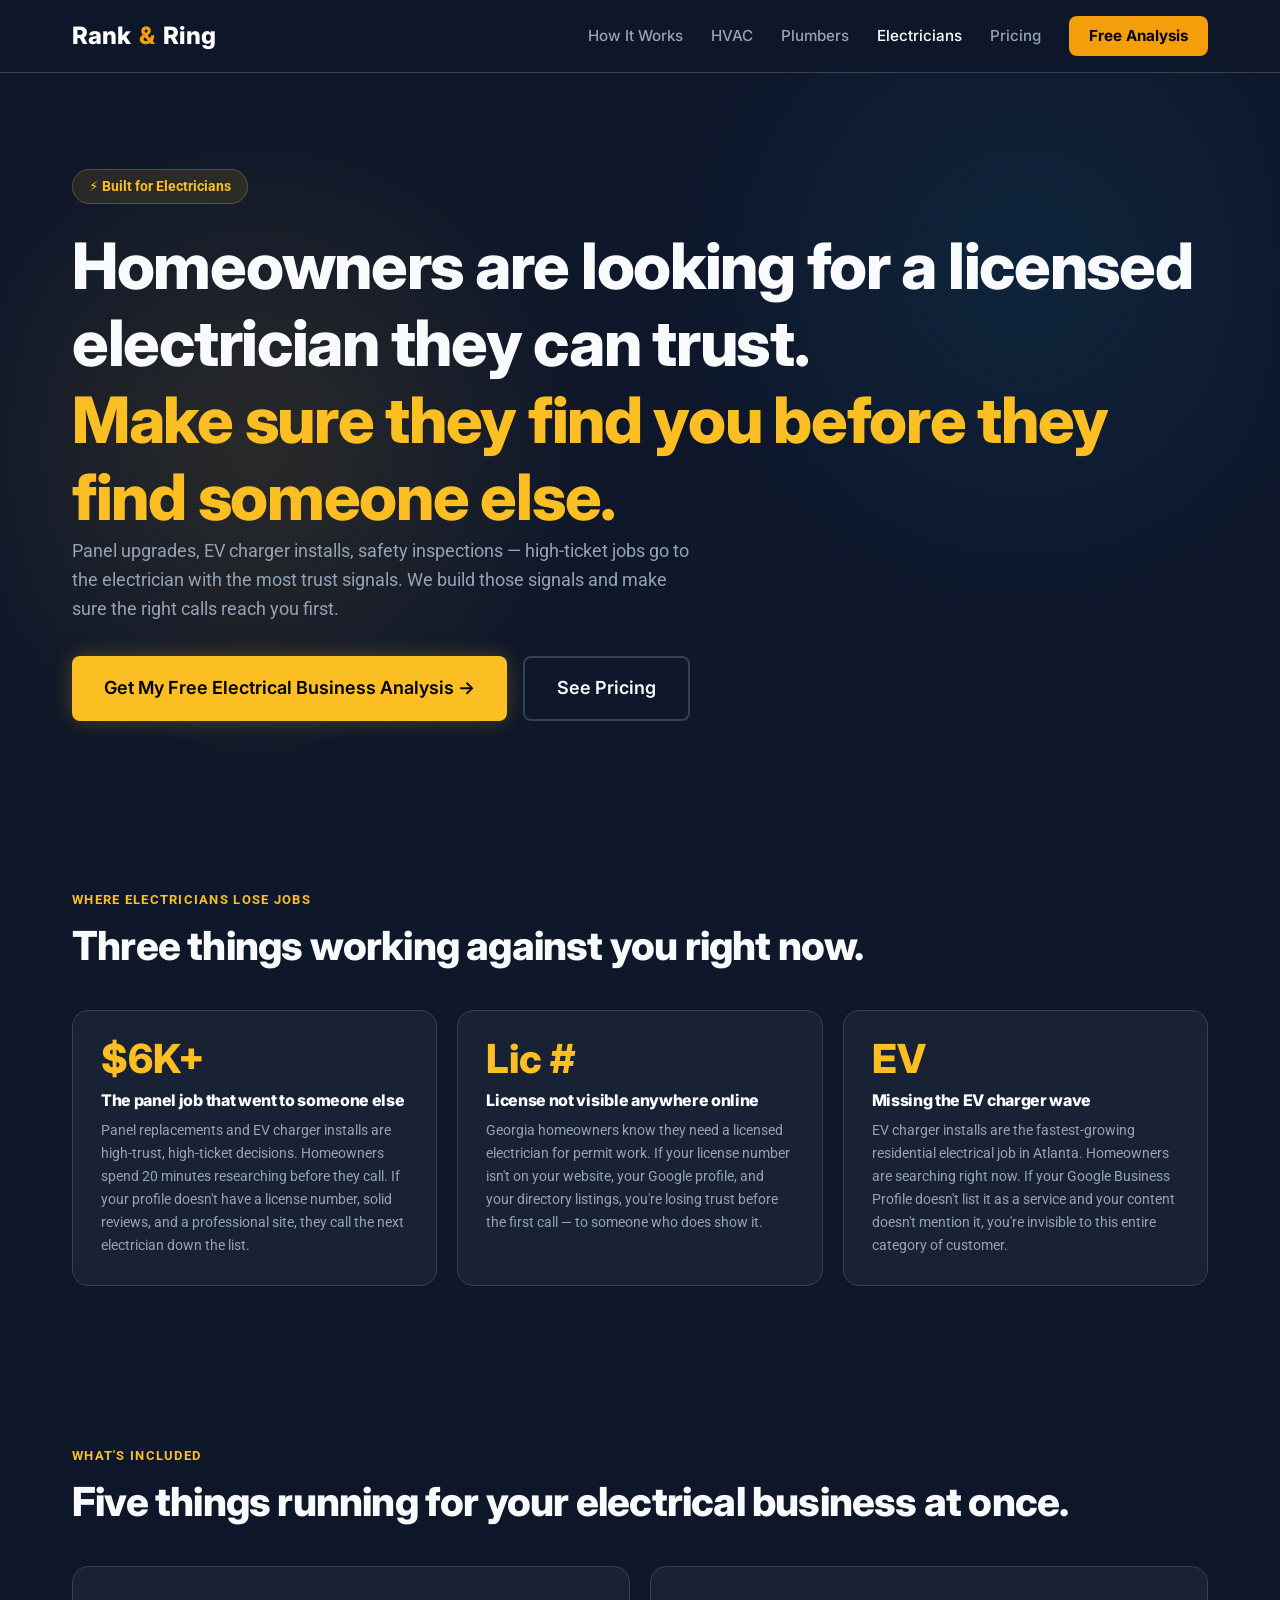
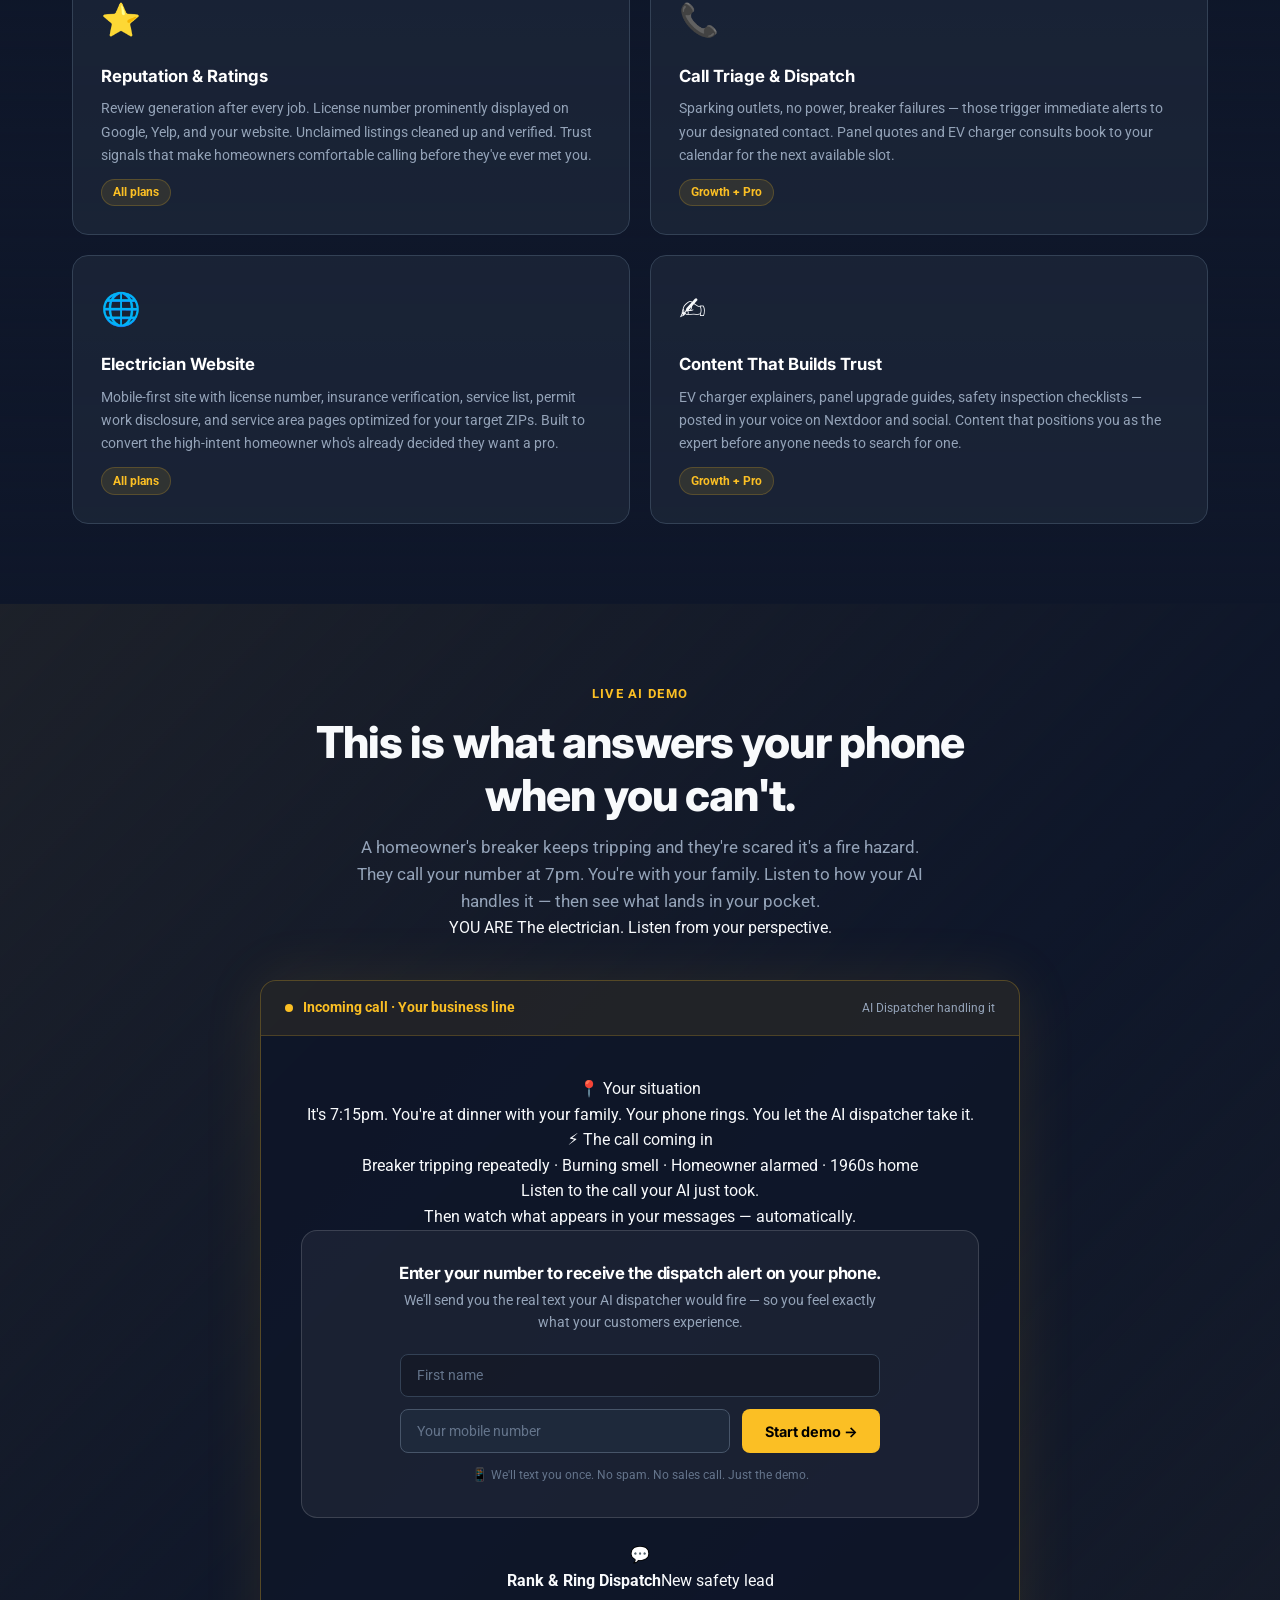
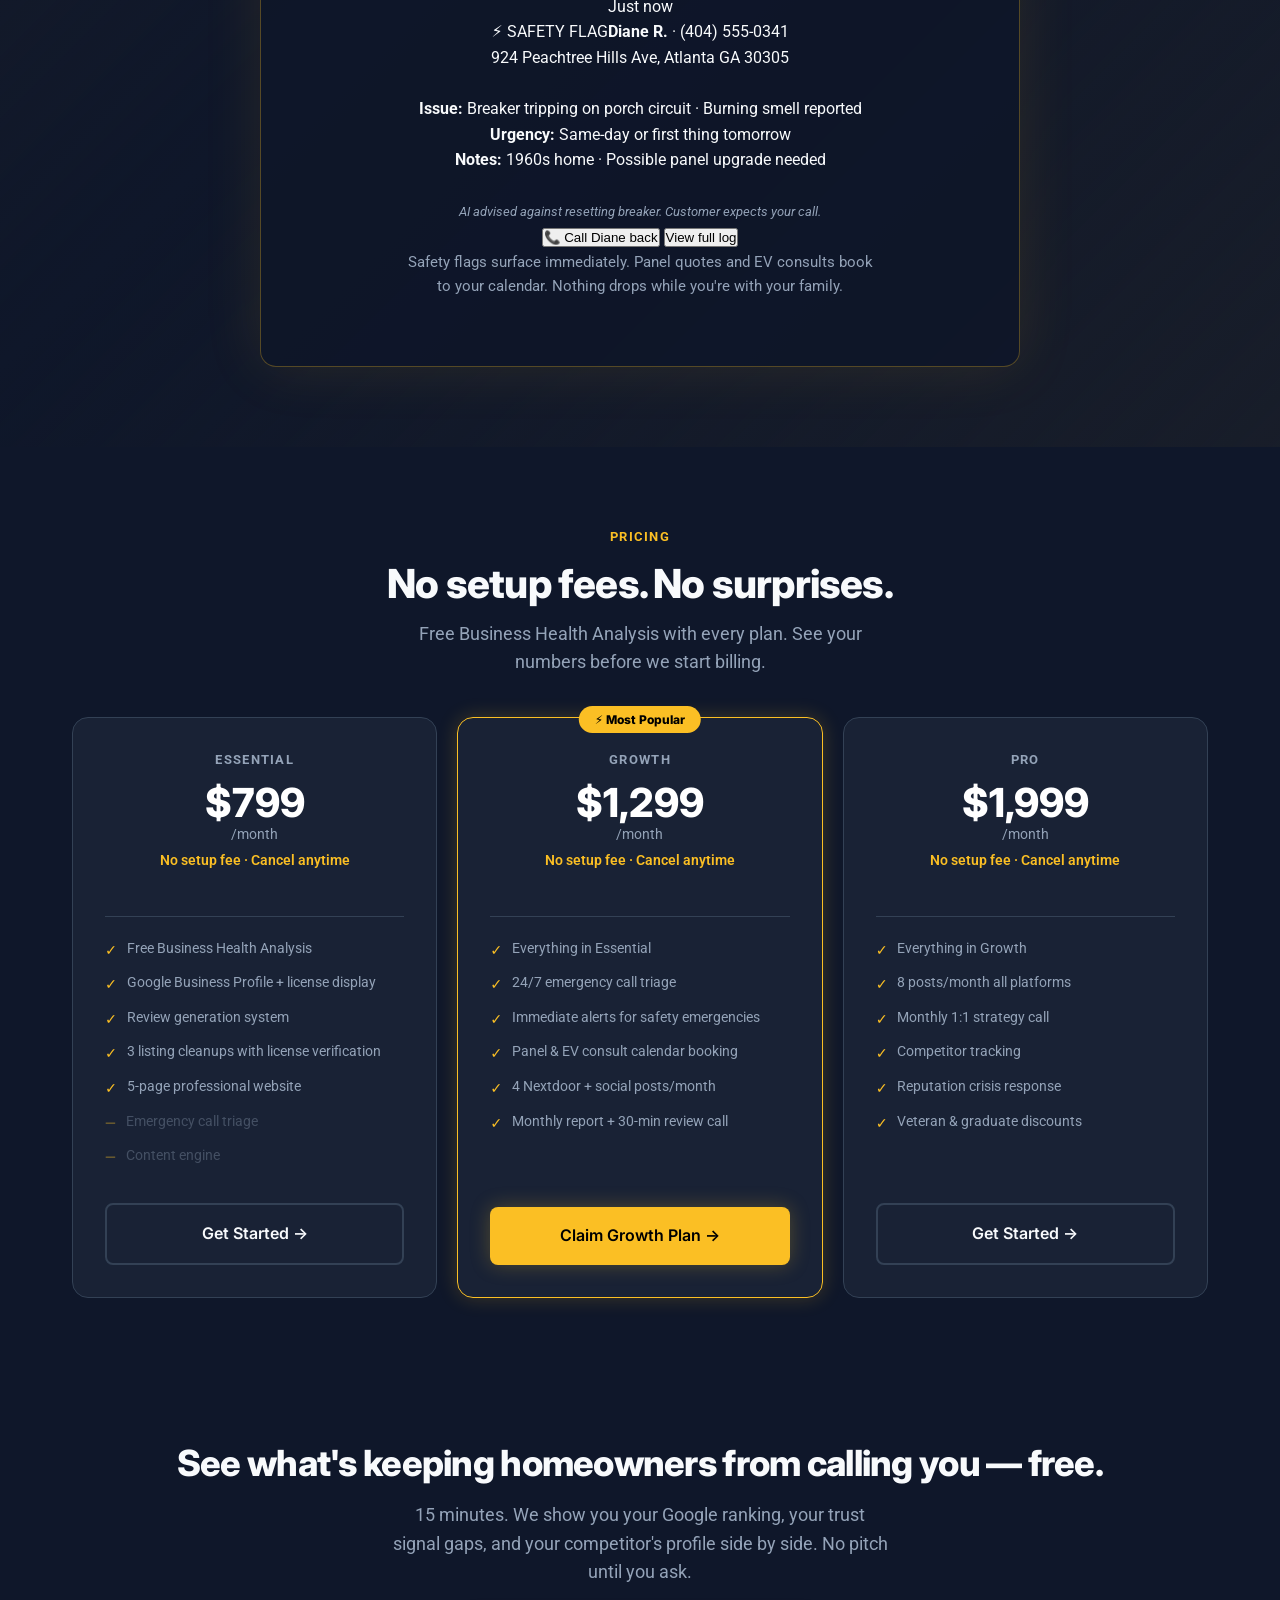
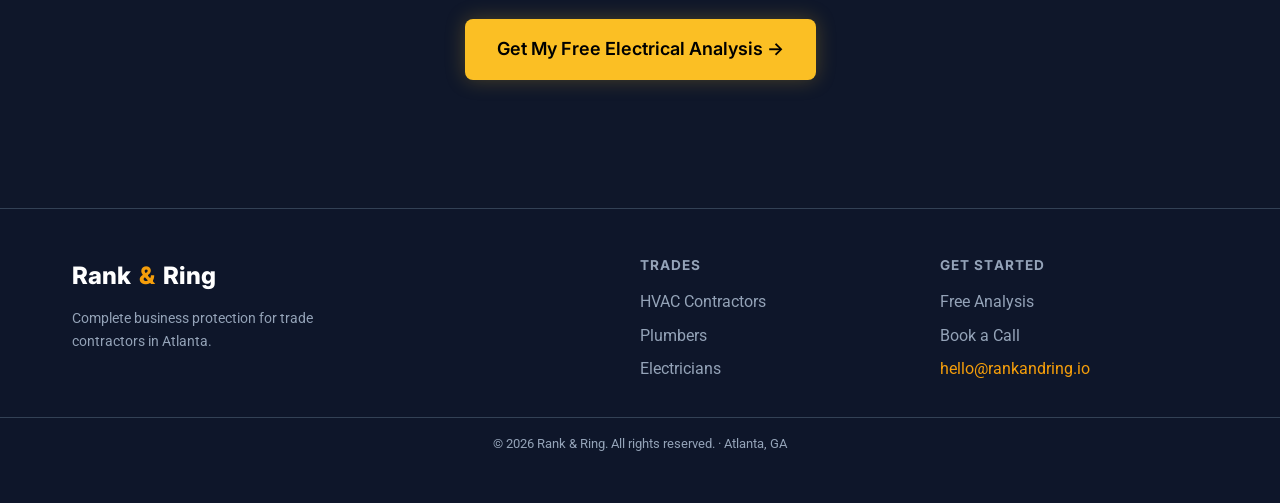
==== commit cafda020: "Fix gate form contrast and layout - Input fields: #1e293b background with #475569 border (fully visi" ====
--- a/electricians.html
+++ b/electricians.html
@@ -67,18 +67,18 @@
     .footer-bottom{text-align:center;font-size:.8rem;color:var(--color-text-muted);margin-top:2rem;padding-top:1rem;border-top:1px solid var(--color-border)}
   
     /* Demo gate form */
-    .demo-gate{background:rgba(0,0,0,.35);border:1px solid rgba(255,255,255,.08);border-radius:var(--radius);padding:1.5rem;margin-bottom:1.5rem}
-    .demo-gate h4{font-size:1rem;font-weight:700;color:white;margin-bottom:.35rem;font-family:var(--font-heading)}
-    .demo-gate p{font-size:.85rem;color:var(--color-text-muted);margin-bottom:1rem}
-    .gate-row{display:flex;gap:.6rem;max-width:440px;margin:0 auto}
-    .gate-name{width:130px;flex-shrink:0;padding:.7rem .9rem;background:rgba(0,0,0,.3);border:1px solid var(--color-border);border-radius:var(--radius);color:white;font-size:.875rem;font-family:var(--font-body)}
-    .gate-phone{flex:1;padding:.7rem .9rem;background:rgba(0,0,0,.3);border:1px solid var(--color-border);border-radius:var(--radius);color:white;font-size:.875rem;font-family:var(--font-body)}
-    .gate-name:focus,.gate-phone:focus{outline:none;border-color:#fbbf24}
-    .gate-name::placeholder,.gate-phone::placeholder{color:#3a4a5a}
-    .gate-submit{padding:.7rem 1.1rem;border:none;border-radius:var(--radius);font-weight:700;font-size:.875rem;cursor:pointer;background:#fbbf24;color:#000;white-space:nowrap;transition:var(--transition);flex-shrink:0}
-    .gate-submit:hover{opacity:.88}
-    .gate-note{font-size:.75rem;color:#3a4a5a;margin-top:.6rem;text-align:center}
-    .gate-success{font-size:.85rem;color:#4ade80;margin-top:.75rem;display:none;text-align:center}
+    .demo-gate{background:rgba(255,255,255,.05);border:1px solid rgba(255,255,255,.15);border-radius:var(--radius-lg);padding:2rem;margin-bottom:1.5rem}
+    .demo-gate h4{font-size:1.05rem;font-weight:700;color:white;margin-bottom:.4rem;font-family:var(--font-heading)}
+    .demo-gate p{font-size:.875rem;color:#94a3b8;margin-bottom:1.25rem}
+    .gate-row{display:flex;gap:.75rem;max-width:480px;margin:0 auto;flex-wrap:wrap}
+    .gate-name{width:140px;flex-shrink:0;padding:.8rem 1rem;background:#1e293b;border:1.5px solid #475569;border-radius:var(--radius);color:white;font-size:.9rem;font-family:var(--font-body)}
+    .gate-phone{flex:1;min-width:160px;padding:.8rem 1rem;background:#1e293b;border:1.5px solid #475569;border-radius:var(--radius);color:white;font-size:.9rem;font-family:var(--font-body)}
+    .gate-name:focus,.gate-phone:focus{outline:none;border-color:#fbbf24;box-shadow:0 0 0 3px rgba(251,191,36,.3)}
+    .gate-name::placeholder,.gate-phone::placeholder{color:#64748b}
+    .gate-submit{padding:.8rem 1.4rem;border:none;border-radius:var(--radius);font-weight:700;font-size:.9rem;cursor:pointer;background:#fbbf24;color:#000;white-space:nowrap;transition:var(--transition);flex-shrink:0;font-family:var(--font-heading)}
+    .gate-submit:hover{opacity:.88;transform:translateY(-1px)}
+    .gate-note{font-size:.78rem;color:#64748b;margin-top:.75rem;text-align:center}
+    .gate-success{font-size:.875rem;color:#4ade80;margin-top:.75rem;display:none;text-align:center;font-weight:600}
     .demo-widget-wrap{display:none!important;justify-content:center;align-items:center;min-height:80px;margin-bottom:1.75rem}
     .demo-widget-wrap.unlocked{display:flex!important}
   </style>
@@ -159,12 +159,12 @@
           <div class="demo-gate" id="elec-gate">
             <h4>Enter your number to receive the dispatch alert on your phone.</h4>
             <p>We'll send you the real text your AI dispatcher would fire — so you feel exactly what your customers experience.</p>
-            <div class="gate-row">
+            <div class="gate-row" style="justify-content:center">
               <input class="gate-name" type="text" placeholder="First name" id="elec-name" maxlength="40">
               <input class="gate-phone" type="tel" placeholder="Your mobile number" id="elec-phone" maxlength="20">
               <button class="gate-submit" onclick="unlockDemo_elec()">Start demo →</button>
             </div>
-            <div class="gate-note">We'll text you once. No spam. This is the same system your customers will use.</div>
+            <div class="gate-note">📱 We'll text you once. No spam. No sales call. Just the demo.</div>
             <div class="gate-success" id="elec-success">✓ Sending now — check your phone in 30 seconds.</div>
           </div>
           <div class="demo-widget-wrap" id="elec-wrap">
@@ -198,7 +198,7 @@
 <script src="https://elevenlabs.io/convai-widget/index.js" async type="text/javascript"></script>
 <script>
   // REPLACE THIS URL with your Zapier or Make webhook URL
-  var WEBHOOK_URL_ELEC = 'https://hooks.zapier.com/hooks/catch/YOUR_ZAPIER_HOOK_ID/';
+  var WEBHOOK_URL_ELEC = 'https://xmmpadmhyrxbxktefmug.supabase.co/functions/v1/hyper-handler';
 
   function unlockDemo_elec() {
     var name = document.getElementById('elec-name').value.trim();
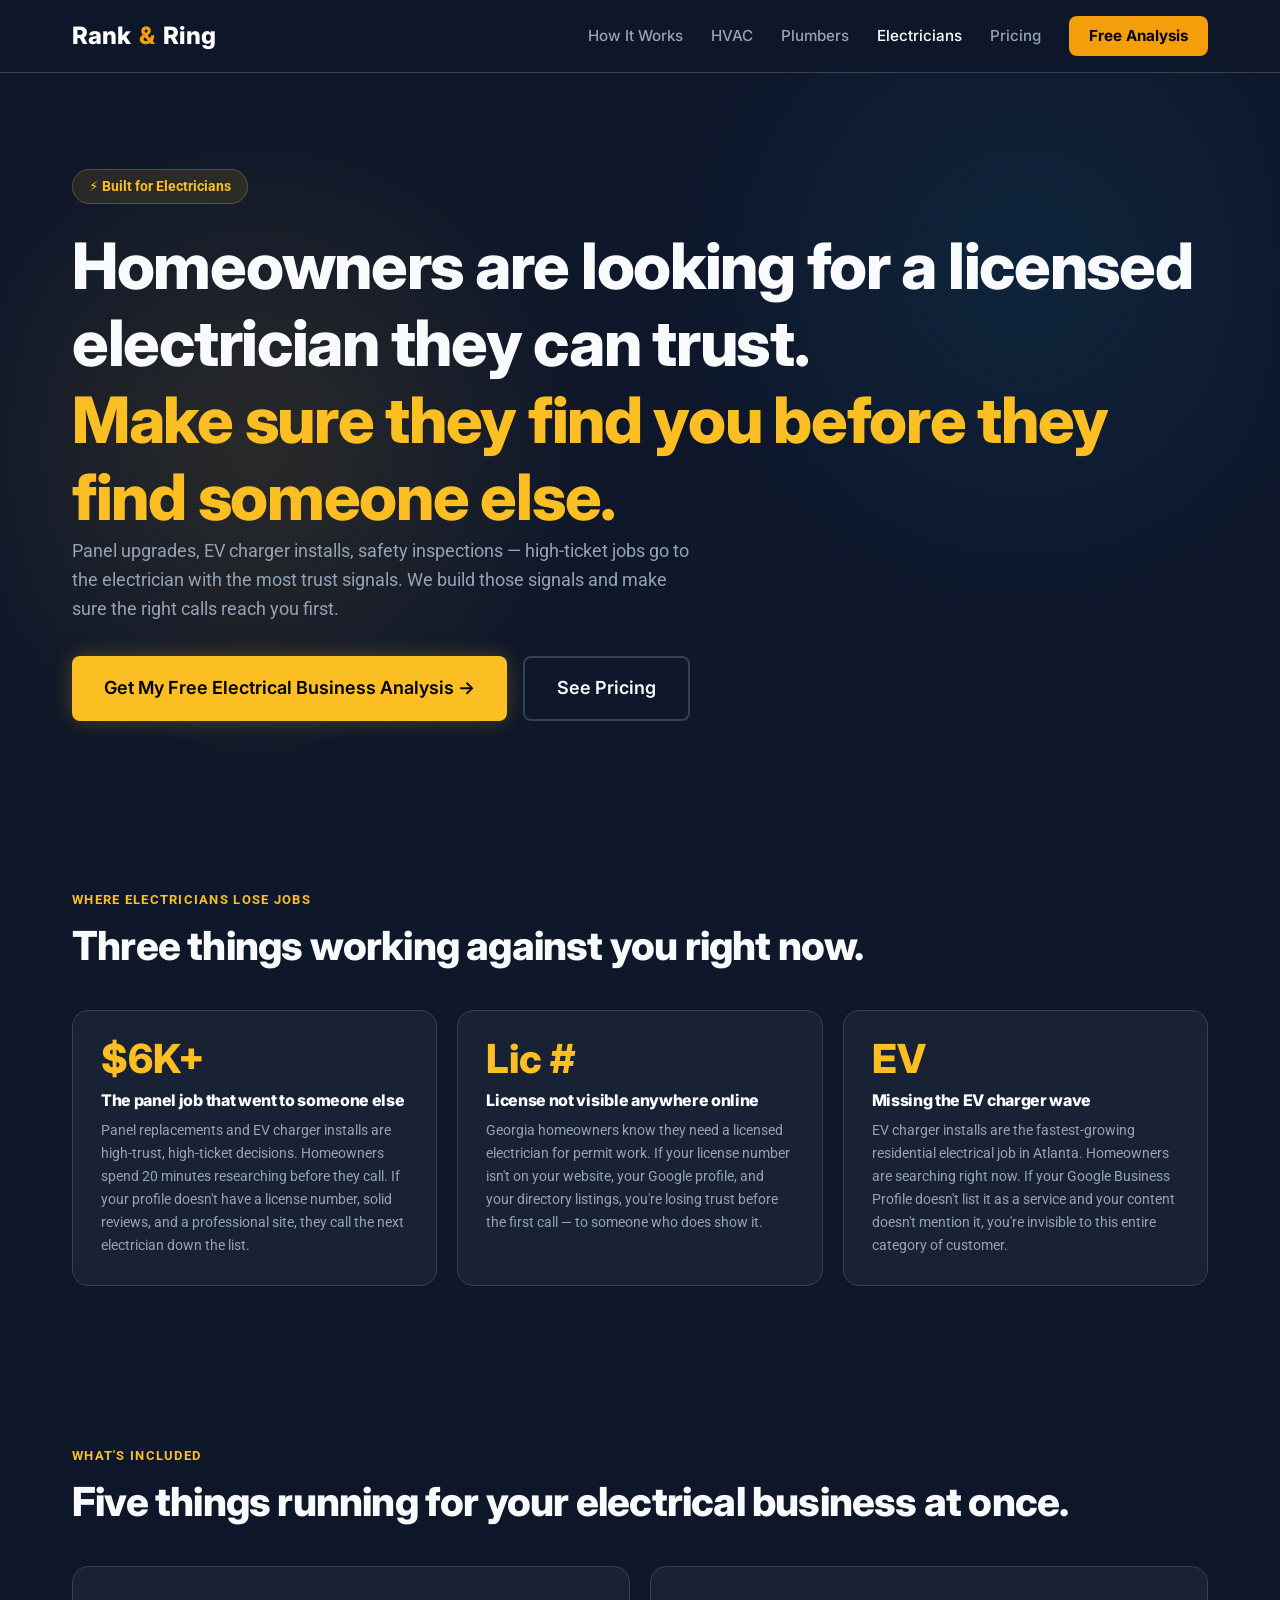
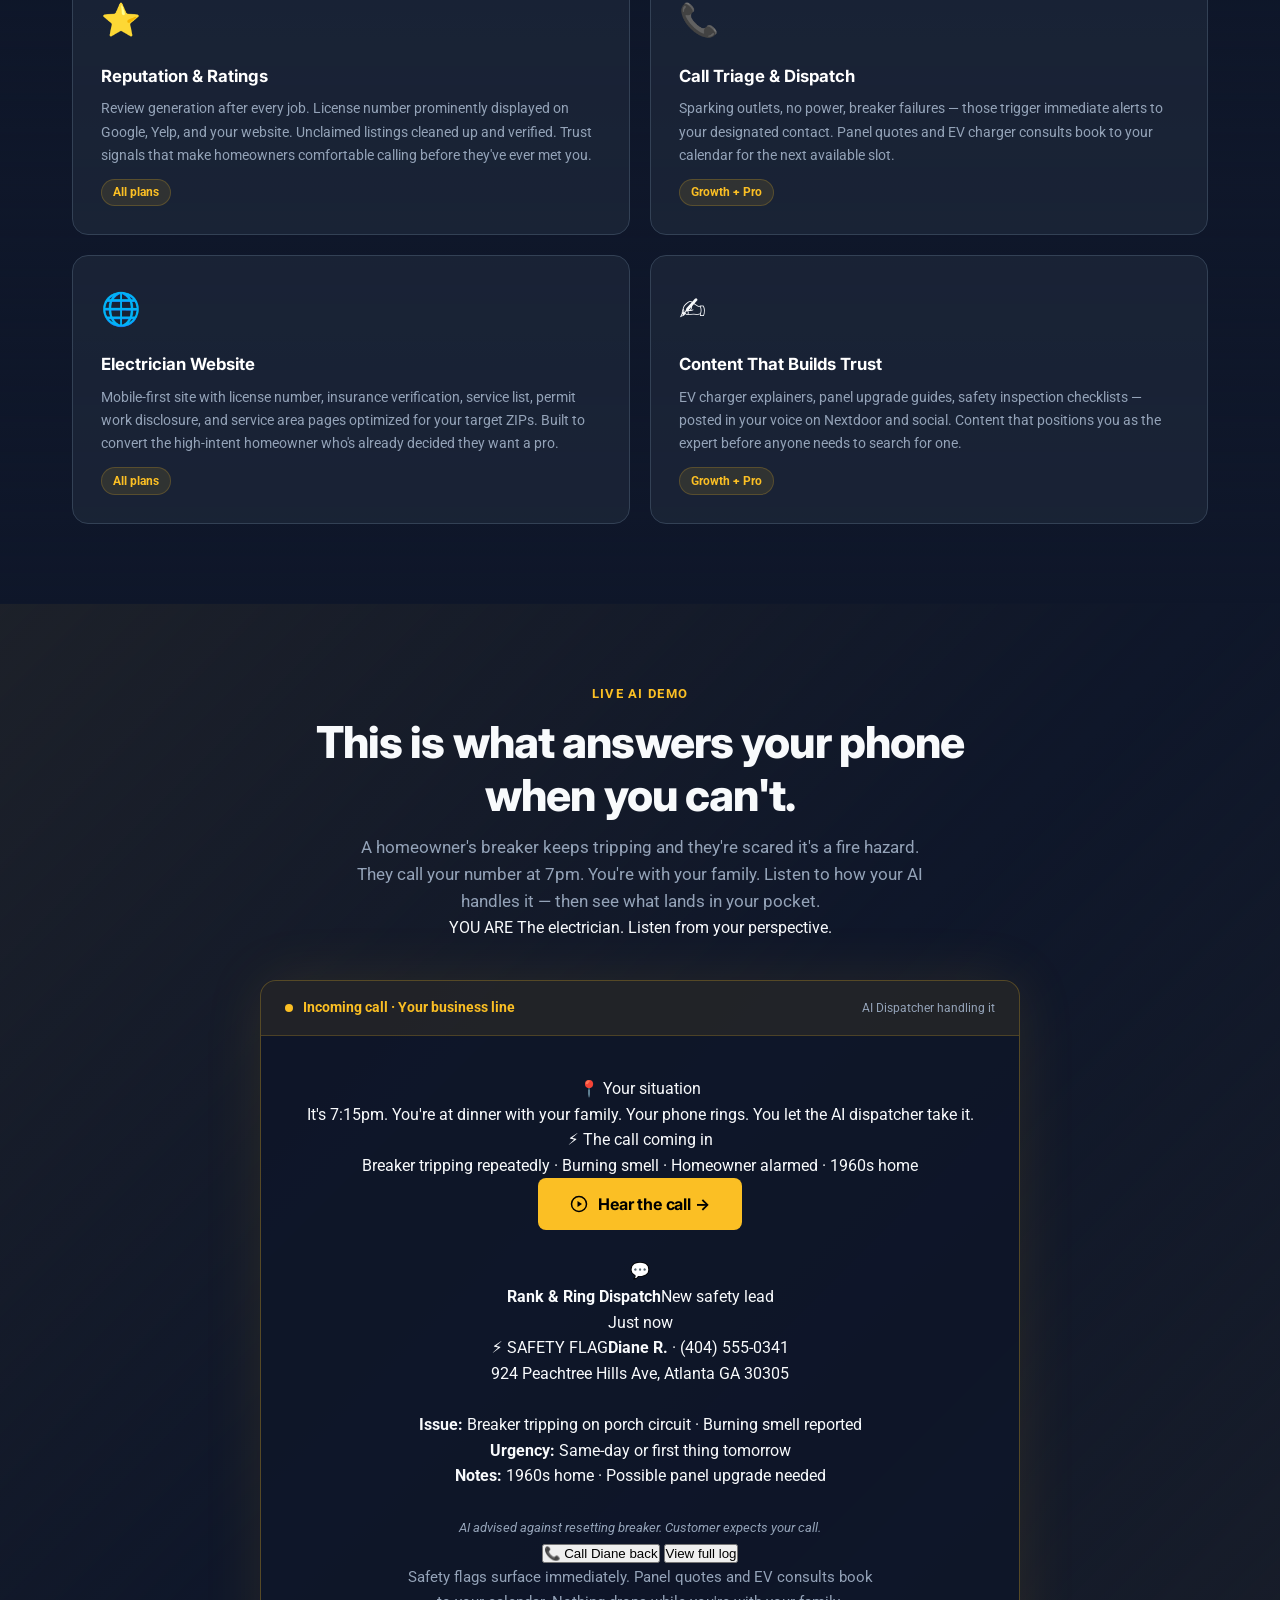
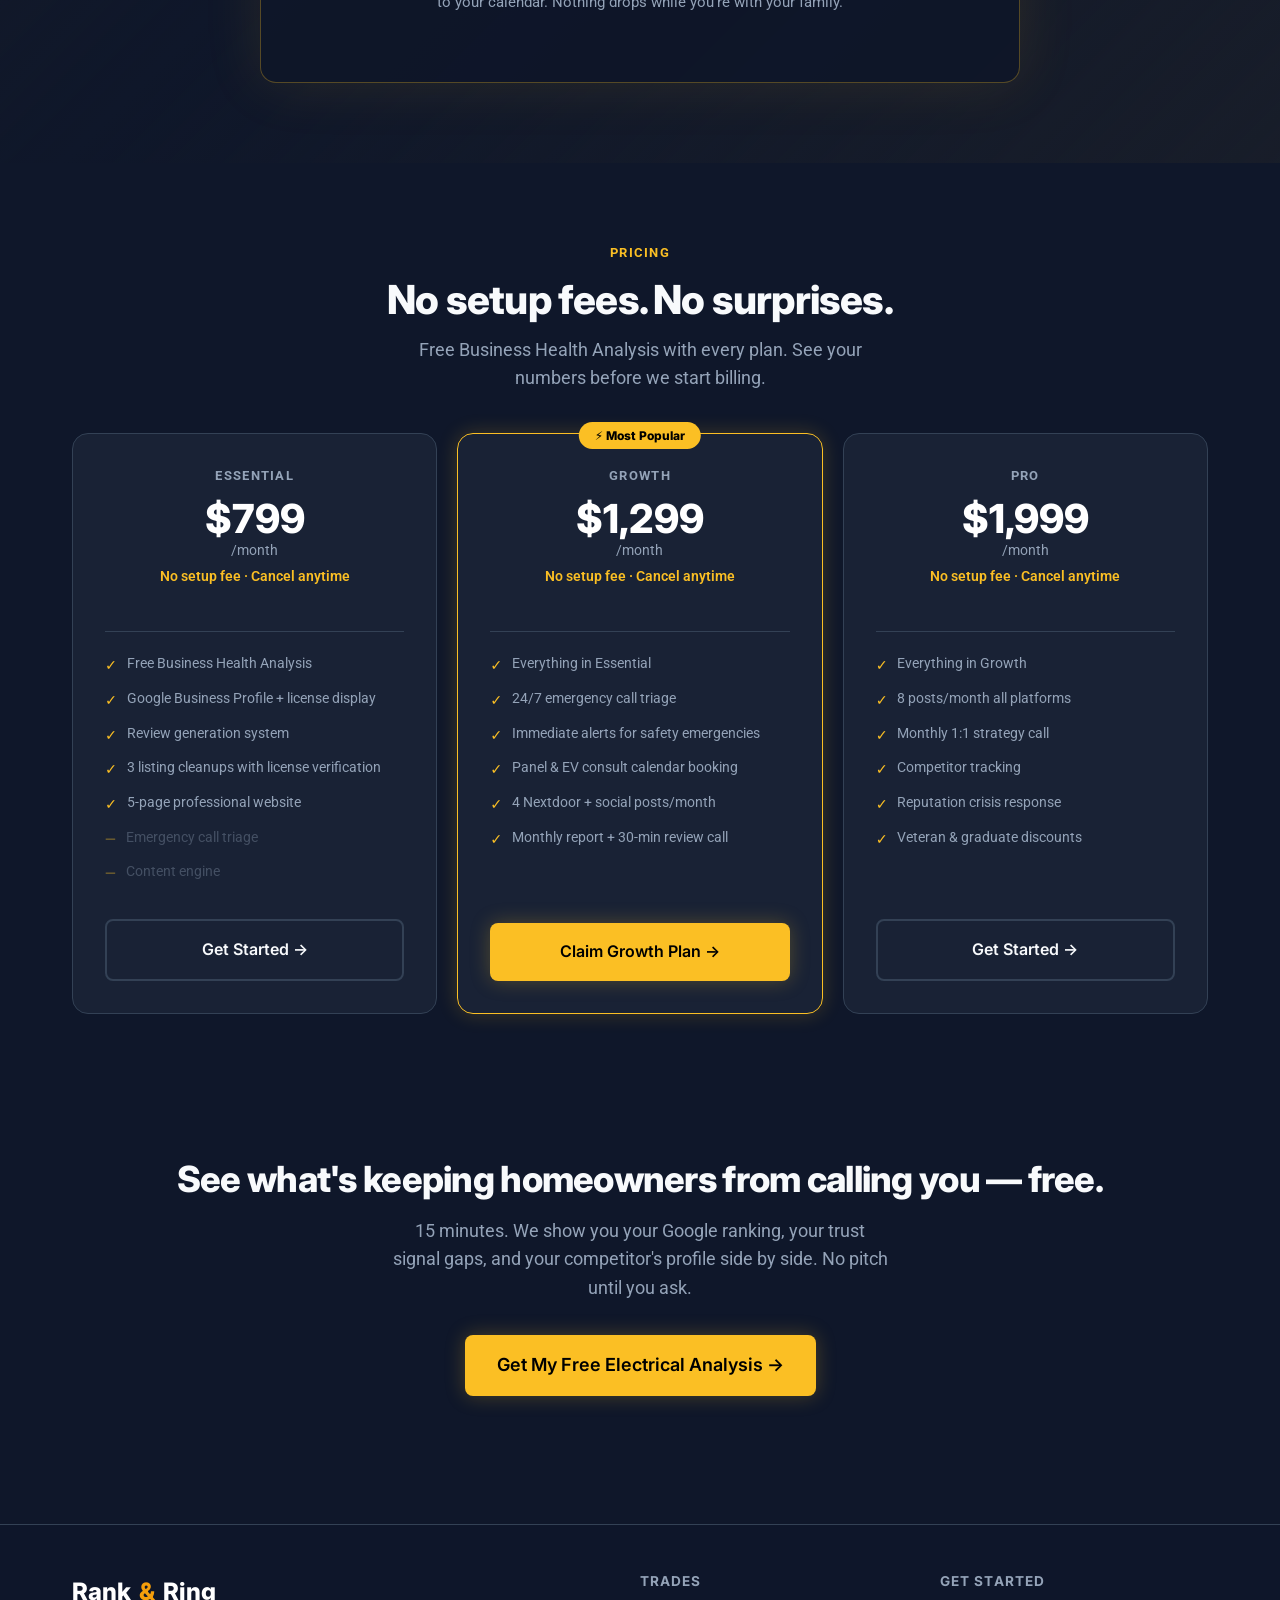
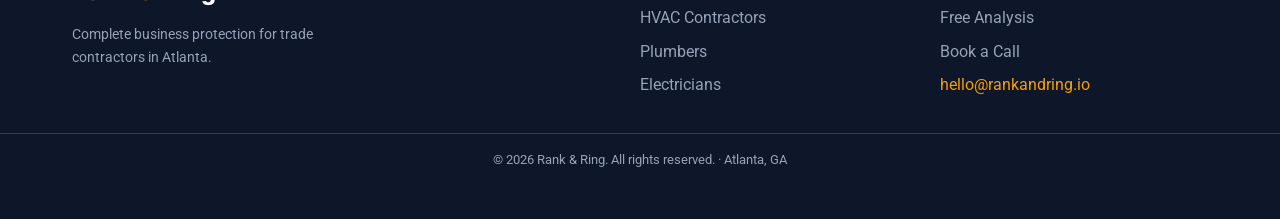
==== commit 6f8386ce: "Simplify demo UX: remove gate form, single play button - Remove gate form entirely — zero friction b" ====
--- a/electricians.html
+++ b/electricians.html
@@ -66,21 +66,14 @@
     footer{border-top:1px solid var(--color-border);padding:3rem 0;margin-top:4rem;background:rgba(15,23,42,.5)}
     .footer-bottom{text-align:center;font-size:.8rem;color:var(--color-text-muted);margin-top:2rem;padding-top:1rem;border-top:1px solid var(--color-border)}
   
-    /* Demo gate form */
-    .demo-gate{background:rgba(255,255,255,.05);border:1px solid rgba(255,255,255,.15);border-radius:var(--radius-lg);padding:2rem;margin-bottom:1.5rem}
-    .demo-gate h4{font-size:1.05rem;font-weight:700;color:white;margin-bottom:.4rem;font-family:var(--font-heading)}
-    .demo-gate p{font-size:.875rem;color:#94a3b8;margin-bottom:1.25rem}
-    .gate-row{display:flex;gap:.75rem;max-width:480px;margin:0 auto;flex-wrap:wrap}
-    .gate-name{width:140px;flex-shrink:0;padding:.8rem 1rem;background:#1e293b;border:1.5px solid #475569;border-radius:var(--radius);color:white;font-size:.9rem;font-family:var(--font-body)}
-    .gate-phone{flex:1;min-width:160px;padding:.8rem 1rem;background:#1e293b;border:1.5px solid #475569;border-radius:var(--radius);color:white;font-size:.9rem;font-family:var(--font-body)}
-    .gate-name:focus,.gate-phone:focus{outline:none;border-color:#fbbf24;box-shadow:0 0 0 3px rgba(251,191,36,.3)}
-    .gate-name::placeholder,.gate-phone::placeholder{color:#64748b}
-    .gate-submit{padding:.8rem 1.4rem;border:none;border-radius:var(--radius);font-weight:700;font-size:.9rem;cursor:pointer;background:#fbbf24;color:#000;white-space:nowrap;transition:var(--transition);flex-shrink:0;font-family:var(--font-heading)}
-    .gate-submit:hover{opacity:.88;transform:translateY(-1px)}
-    .gate-note{font-size:.78rem;color:#64748b;margin-top:.75rem;text-align:center}
-    .gate-success{font-size:.875rem;color:#4ade80;margin-top:.75rem;display:none;text-align:center;font-weight:600}
-    .demo-widget-wrap{display:none!important;justify-content:center;align-items:center;min-height:80px;margin-bottom:1.75rem}
-    .demo-widget-wrap.unlocked{display:flex!important}
+    /* Demo button */
+    .demo-btn-wrap{text-align:center;margin-bottom:1.75rem}
+    .demo-start-btn{display:inline-flex;align-items:center;gap:.6rem;padding:1rem 2rem;border:none;border-radius:var(--radius);font-size:1rem;font-weight:700;cursor:pointer;font-family:var(--font-heading);transition:var(--transition);letter-spacing:-.01em}
+    .demo-start-btn:hover{transform:translateY(-2px);opacity:.92}
+    .demo-start-btn svg{transition:transform .2s}
+    .demo-start-btn:hover svg{transform:translateX(3px)}
+    .demo-widget-wrap{display:none;justify-content:center;align-items:center;min-height:80px;margin-bottom:1.75rem}
+    .demo-widget-wrap.active{display:flex}
   </style>
 </head>
 <body>
@@ -154,20 +147,14 @@
               <div class="demo-ctx-val urgent">Breaker tripping repeatedly · Burning smell · Homeowner alarmed · 1960s home</div>
             </div>
           </div>
-          <div class="demo-instruction">Listen to the call your AI just took.</div>
-          <div class="demo-instruction-sub">Then watch what appears in your messages — automatically.</div>
-          <div class="demo-gate" id="elec-gate">
-            <h4>Enter your number to receive the dispatch alert on your phone.</h4>
-            <p>We'll send you the real text your AI dispatcher would fire — so you feel exactly what your customers experience.</p>
-            <div class="gate-row" style="justify-content:center">
-              <input class="gate-name" type="text" placeholder="First name" id="elec-name" maxlength="40">
-              <input class="gate-phone" type="tel" placeholder="Your mobile number" id="elec-phone" maxlength="20">
-              <button class="gate-submit" onclick="unlockDemo_elec()">Start demo →</button>
-            </div>
-            <div class="gate-note">📱 We'll text you once. No spam. No sales call. Just the demo.</div>
-            <div class="gate-success" id="elec-success">✓ Sending now — check your phone in 30 seconds.</div>
-          </div>
-          <div class="demo-widget-wrap" id="elec-wrap">
+          
+          <div class="demo-btn-wrap" id="elec-btn-wrap">
+            <button class="demo-start-btn" style="background:#fbbf24;color:#000" onclick="startDemo_elec()">
+              <svg width="18" height="18" fill="none" viewBox="0 0 24 24"><circle cx="12" cy="12" r="10" stroke="currentColor" stroke-width="2"/><path d="M10 8l6 4-6 4V8z" fill="currentColor"/></svg>
+              Hear the call →
+            </button>
+          </div>
+          <div class="demo-widget-wrap" id="elec-wrap"> id="elec-wrap">
             <elevenlabs-convai agent-id="agent_6601krryfm1cezmt13p825r97870" dynamic-variables='{"trade": "electrical", "services": "panel upgrades and replacements, circuit breaker repair, EV charger installation, outlet and switch repair, whole-home rewiring, safety inspections, permit work, generator hookup, outdoor and landscape lighting, and arc fault and GFCI protection", "emergency_triggers": "burning smell from any outlet switch or panel, sparking from any electrical component, breaker that trips immediately after being reset, warm or hot outlet or switch plate, flickering lights throughout the entire home, partial power loss with no obvious cause, any electrical issue in a home built before 1972", "safety_instruction": "Do not attempt to reset that breaker again. If the burning smell intensifies or you see any discoloration or smoke near outlets or the panel, turn off your main breaker immediately and call 911. Electrical fires can develop inside walls without visible flame.", "non_emergency": "EV charger installation quote, panel upgrade estimate, adding new outlets or circuits, outdoor lighting, safety inspection, generator transfer switch, ceiling fan installation, smart home wiring", "extra_intake": "The age of the home, whether the issue is ongoing or intermittent, and whether they have already attempted to reset the breaker and what happened", "tone": "Calm and authoritative. Electrical callers are often frightened about fire risk. Never minimize their concern. Acknowledge it directly, take control of the conversation with clear instructions, and commit firmly to a callback time.", "emergency_closing": "Do not reset that breaker. If you notice smoke or the smell gets stronger, evacuate and call 911 immediately - do not wait for the technician."}'></elevenlabs-convai>
           </div>
           <div class="sms-alert" id="elec-sms">
@@ -197,66 +184,26 @@
 </section>
 <script src="https://elevenlabs.io/convai-widget/index.js" async type="text/javascript"></script>
 <script>
-  // REPLACE THIS URL with your Zapier or Make webhook URL
-  var WEBHOOK_URL_ELEC = 'https://xmmpadmhyrxbxktefmug.supabase.co/functions/v1/hyper-handler';
-
-  function unlockDemo_elec() {
-    var name = document.getElementById('elec-name').value.trim();
-    var phone = document.getElementById('elec-phone').value.trim();
-
-    if (!name || !phone) {
-      document.getElementById('elec-phone').style.borderColor = '#f87171';
-      document.getElementById('elec-phone').placeholder = 'Required — enter your mobile number';
-      return;
-    }
-
-    // Show success state on gate
-    document.getElementById('elec-success').style.display = 'block';
-
-    // Unlock the widget
-    document.getElementById('elec-wrap').classList.add('unlocked');
-
-    // Scroll widget into view smoothly
+  function startDemo_elec() {
+    // Hide button
+    var btn = document.getElementById('elec-btn-wrap');
+    if (btn) btn.style.display = 'none';
+
+    // Show widget
+    var wrap = document.getElementById('elec-wrap');
+    if (wrap) wrap.classList.add('active');
+
+    // Smooth scroll to widget
     setTimeout(function() {
-      document.getElementById('elec-wrap').scrollIntoView({behavior:'smooth', block:'center'});
-    }, 300);
-
-    // Fire webhook — sends real SMS + email to prospect
-    fetch(WEBHOOK_URL_ELEC, {
-      method: 'POST',
-      headers: {'Content-Type': 'application/json'},
-      body: JSON.stringify({
-        name: name,
-        phone: phone,
-        trade: 'Electrical',
-        trade_label: 'Electrical safety flag (breaker tripping, burning smell)',
-        source_page: window.location.href,
-        timestamp: new Date().toISOString(),
-        sms_message: 'Hey ' + name + ' — here is what just landed in your contractor pocket. Electrical safety flag (breaker tripping, burning smell). Customer expects callback within 30 min. This is a demo — but this is exactly what YOUR customers experience when they call and you cannot answer. Ken West, Rank & Ring (404) 555-0123',
-        email_subject: 'What your AI dispatcher just captured — Rank & Ring Demo',
-        email_body: 'Hi ' + name + ', You just experienced the Rank & Ring AI dispatcher demo. Here is what was captured: Trade: Electrical | Issue: Electrical safety flag (breaker tripping, burning smell) | Your number: ' + phone + '. This is exactly what lands in your contractors pocket after every call — name, number, address, issue, urgency. Ready to set this up for your business? Book a free 15-minute analysis at rankandring.io/book. — Ken West, Rank & Ring'
-      })
-    }).catch(function() {
-      // Silent fail — demo still works even if webhook fails
-      console.log('Webhook unavailable — demo continues');
-    });
-
-    // Show animated SMS card after 8 seconds
+      if (wrap) wrap.scrollIntoView({ behavior: 'smooth', block: 'center' });
+    }, 200);
+
+    // Animate SMS card after 8 seconds
     setTimeout(function() {
       var sms = document.getElementById('elec-sms');
       if (sms) sms.classList.add('visible');
     }, 8000);
   }
-
-  // Allow Enter key on phone field
-  document.addEventListener('DOMContentLoaded', function() {
-    var phoneInput = document.getElementById('elec-phone');
-    if (phoneInput) {
-      phoneInput.addEventListener('keydown', function(e) {
-        if (e.key === 'Enter') unlockDemo_elec();
-      });
-    }
-  });
 </script>
 
 <section style="padding:5rem 0" id="pricing">
